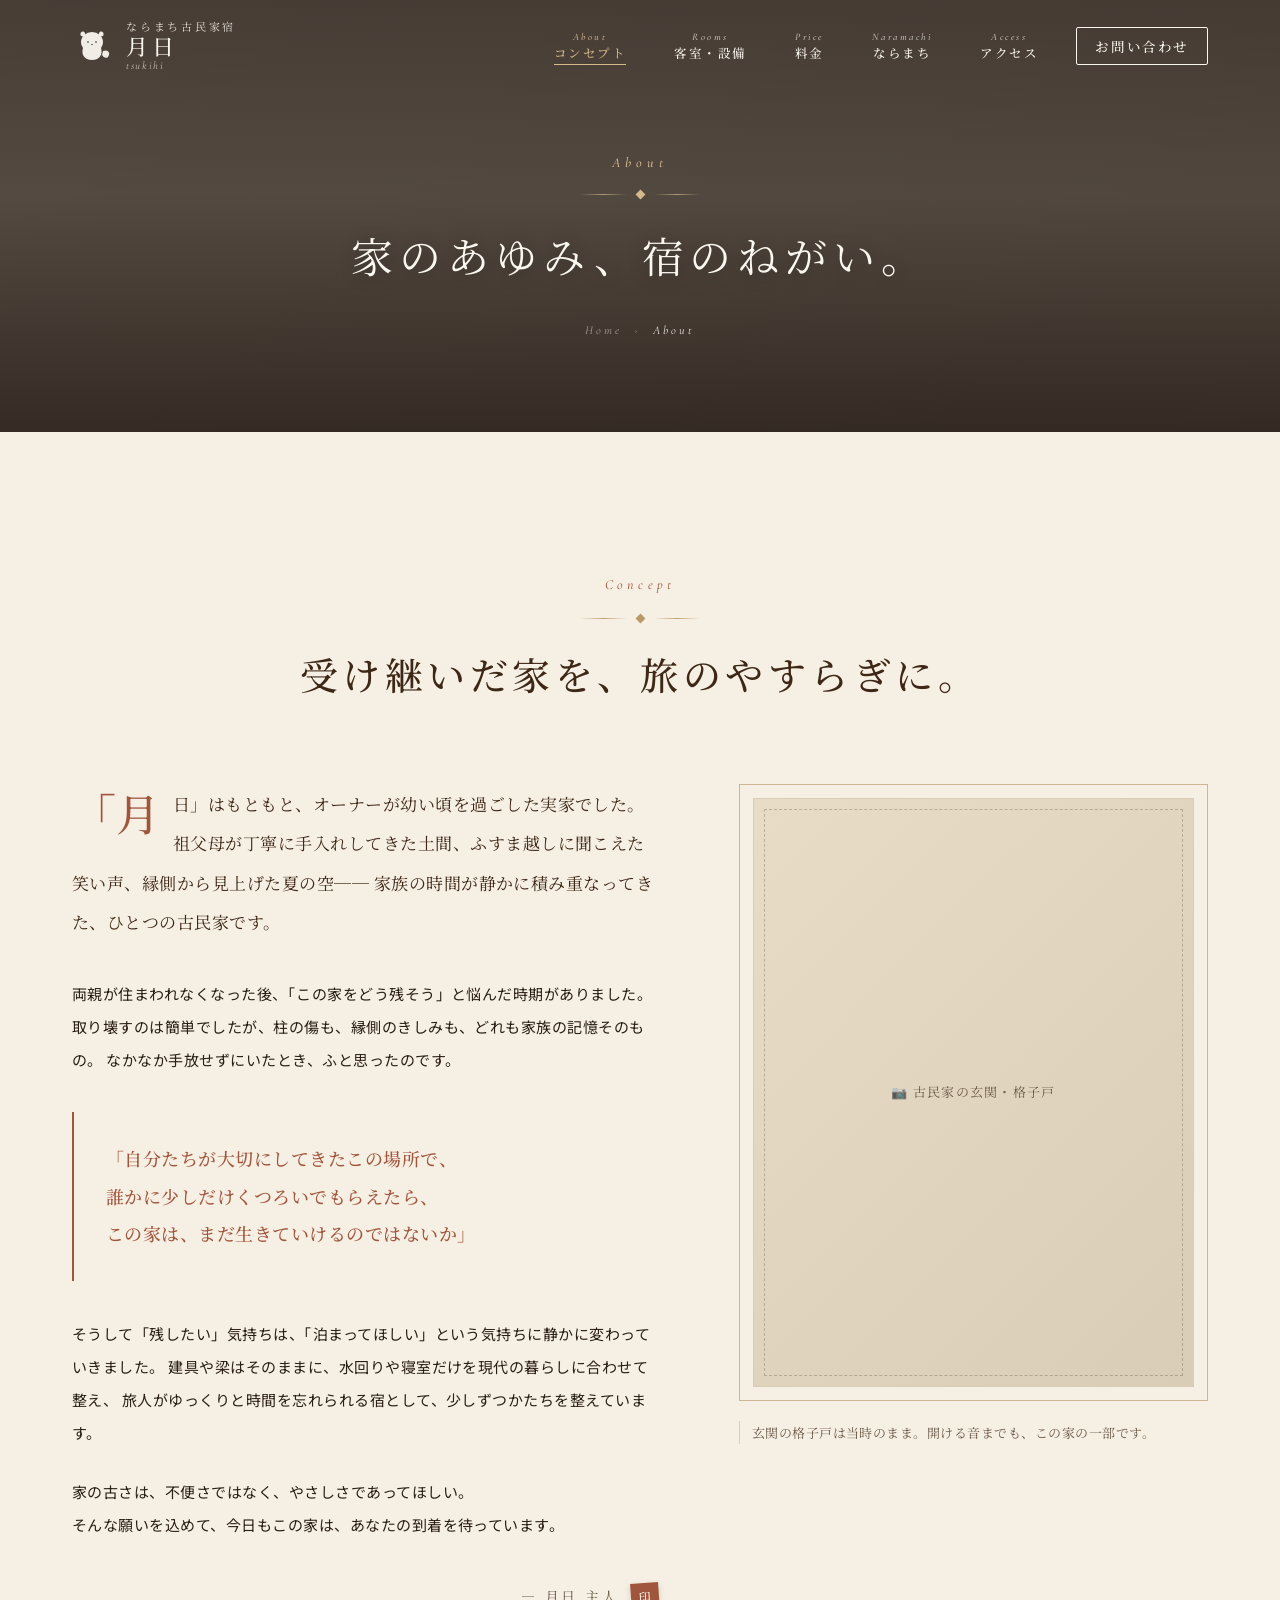
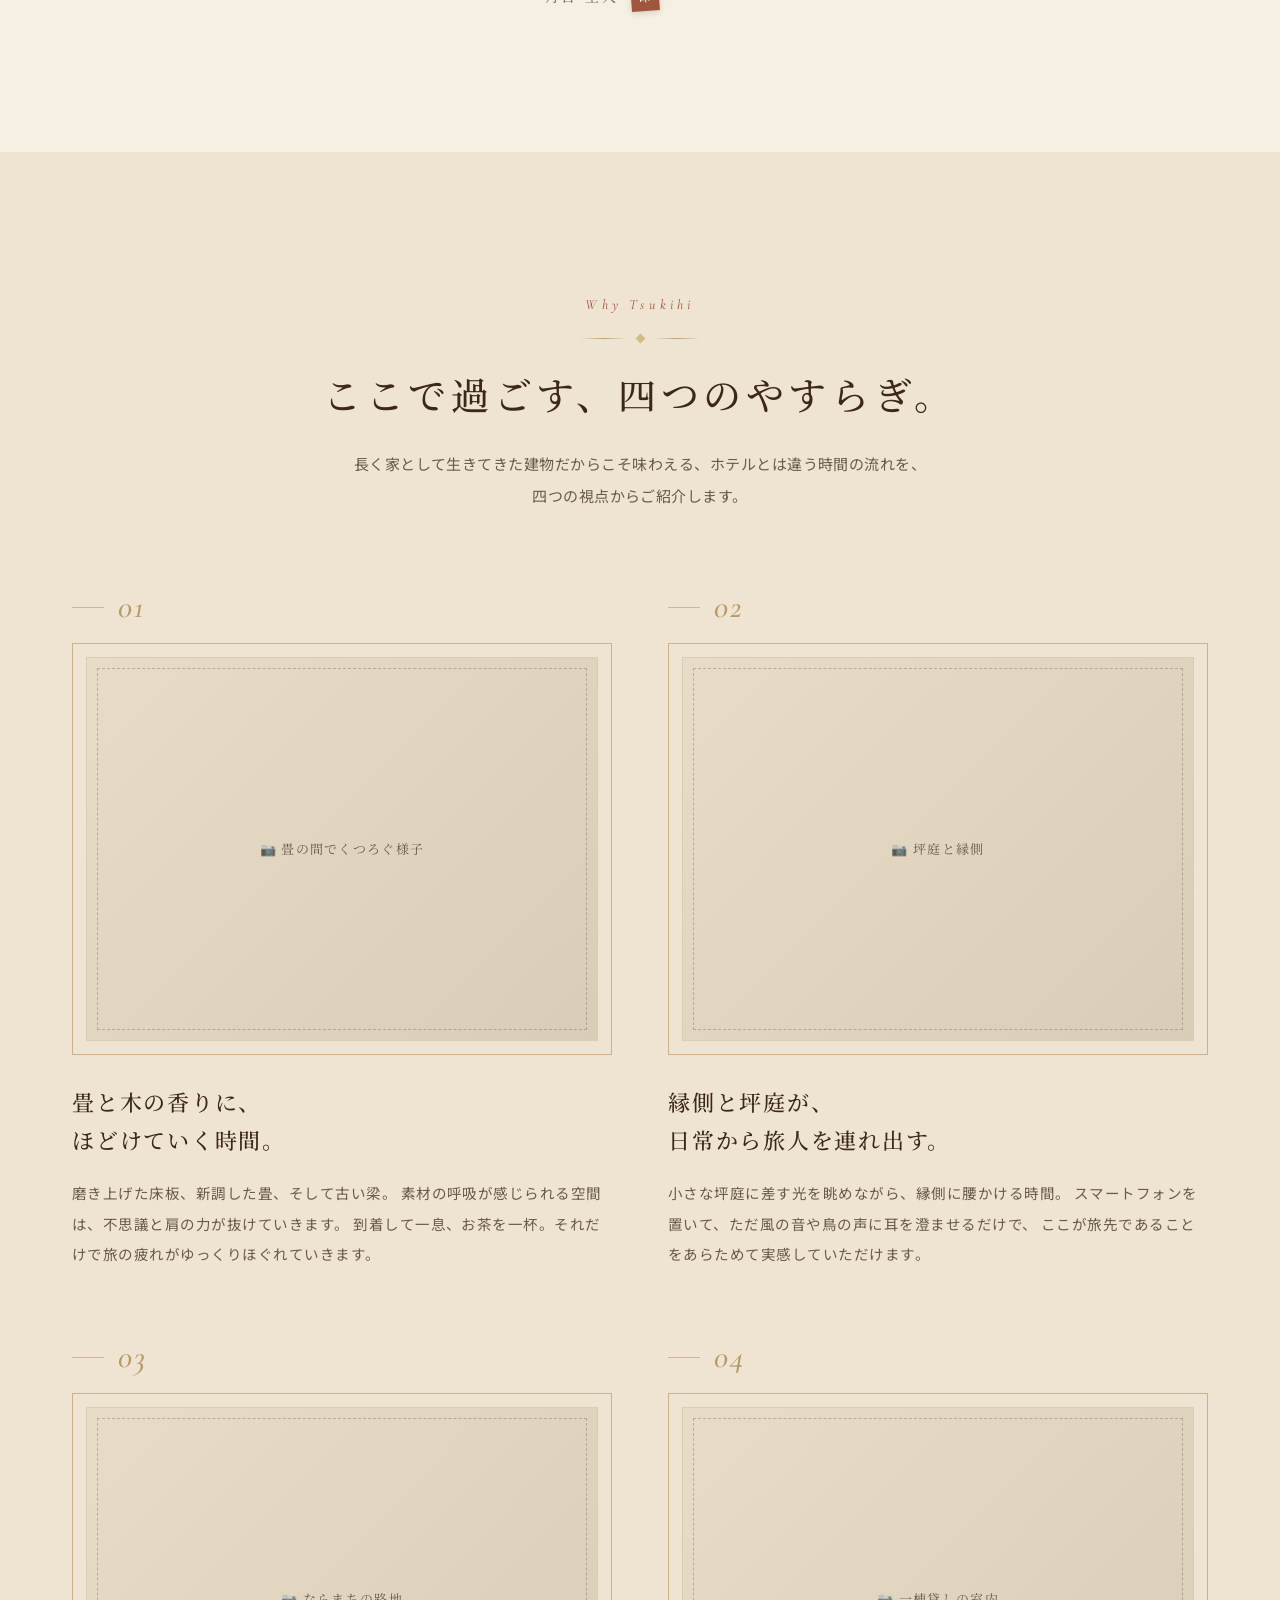
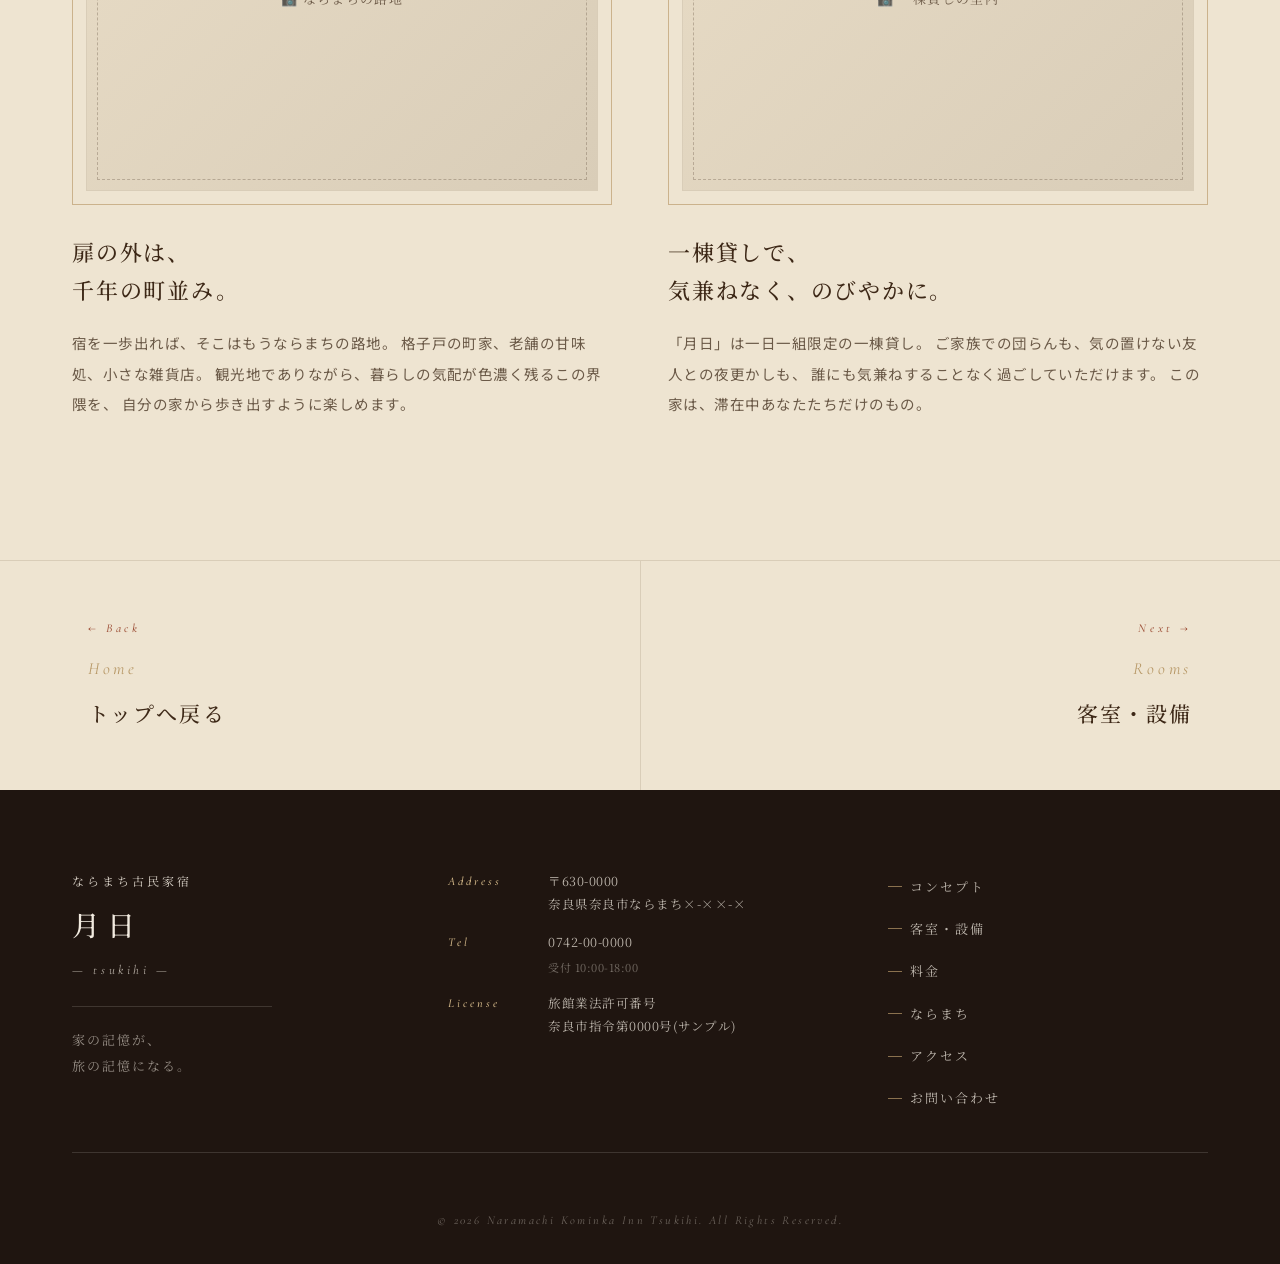
==== about.html @ 2dce4da8 "Split site into 7 pages (Home / About / Rooms / Price / Naramachi / Access / Contact) - index.html を" ====
<!DOCTYPE html>
<html lang="ja">
<head>
<meta charset="UTF-8" />
<meta name="viewport" content="width=device-width, initial-scale=1.0" />
<title>コンセプト | ならまち古民家宿 月日 -tsukihi-</title>
<meta name="description" content="「月日」の由来と、四つのやすらぎ。受け継いだ家を、旅のやすらぎに変えるまでの物語。" />
<link rel="preconnect" href="https://fonts.googleapis.com" />
<link rel="preconnect" href="https://fonts.gstatic.com" crossorigin />
<link href="https://fonts.googleapis.com/css2?family=Noto+Serif+JP:wght@300;400;500;600;700&family=Noto+Sans+JP:wght@300;400;500;700&family=Cormorant+Garamond:ital,wght@0,400;0,500;1,400;1,500&display=swap" rel="stylesheet" />
<link rel="stylesheet" href="style.css" />
</head>
<body>

<svg width="0" height="0" style="position:absolute" aria-hidden="true">
  <defs>
    <symbol id="mascot-tanuki" viewBox="0 0 80 72">
      <g fill="currentColor" stroke="none">
        <path d="M18 16 C 14 8, 22 4, 26 10 L 28 18 Z"/>
        <path d="M62 16 C 66 8, 58 4, 54 10 L 52 18 Z"/>
        <ellipse cx="40" cy="28" rx="22" ry="20"/>
        <path d="M22 40 C 18 52, 24 64, 40 64 C 56 64, 62 52, 58 40 Z"/>
        <path d="M62 46 C 72 42, 78 50, 72 58 C 68 62, 62 58, 60 54 Z"/>
      </g>
      <g fill="#faf6f0" stroke="none">
        <ellipse cx="32" cy="28" rx="6" ry="4.5"/>
        <ellipse cx="48" cy="28" rx="6" ry="4.5"/>
        <ellipse cx="40" cy="36" rx="7" ry="5"/>
      </g>
      <g fill="#2a1f15">
        <circle cx="32" cy="28" r="1.6"/>
        <circle cx="48" cy="28" r="1.6"/>
        <ellipse cx="40" cy="33" rx="1.6" ry="1.2"/>
      </g>
    </symbol>
  </defs>
</svg>

<header class="site-header is-scrolled" id="siteHeader">
  <div class="header-inner">
    <a href="index.html" class="site-logo" aria-label="ならまち古民家宿 月日">
      <span class="logo-mark" aria-hidden="true">
        <svg class="logo-tanuki" viewBox="0 0 80 72"><use href="#mascot-tanuki"/></svg>
      </span>
      <span class="logo-stack">
        <span class="logo-ja">ならまち古民家宿</span>
        <span class="logo-name">月日</span>
        <span class="logo-en">tsukihi</span>
      </span>
    </a>
    <nav class="site-nav">
      <ul>
        <li><a href="about.html" class="is-current"><span class="nav-en">About</span><span class="nav-jp">コンセプト</span></a></li>
        <li><a href="rooms.html"><span class="nav-en">Rooms</span><span class="nav-jp">客室・設備</span></a></li>
        <li><a href="price.html"><span class="nav-en">Price</span><span class="nav-jp">料金</span></a></li>
        <li><a href="naramachi.html"><span class="nav-en">Naramachi</span><span class="nav-jp">ならまち</span></a></li>
        <li><a href="access.html"><span class="nav-en">Access</span><span class="nav-jp">アクセス</span></a></li>
        <li><a href="contact.html" class="nav-cta">お問い合わせ</a></li>
      </ul>
    </nav>
    <button class="menu-toggle" id="menuToggle" aria-label="メニューを開く">
      <span></span><span></span><span></span>
    </button>
  </div>
</header>

<!-- ============================
     Page Hero
============================ -->
<section class="page-hero">
  <div class="page-hero-bg" aria-hidden="true">
    <div class="image-placeholder" data-label="古民家の土間と光"></div>
  </div>
  <div class="page-hero-overlay" aria-hidden="true"></div>
  <div class="page-hero-content">
    <p class="page-hero-en">About</p>
    <div class="ornament"><span></span><i></i><span></span></div>
    <h1 class="page-hero-title">家のあゆみ、<br class="sp-only" />宿のねがい。</h1>
    <nav class="breadcrumb" aria-label="breadcrumb">
      <ol>
        <li><a href="index.html">Home</a></li>
        <li aria-current="page">About</li>
      </ol>
    </nav>
  </div>
</section>

<!-- ============================
     Concept / 由来
============================ -->
<section class="section section--concept">
  <div class="container">
    <div class="section-head">
      <p class="section-en">Concept</p>
      <div class="ornament"><span></span><i></i><span></span></div>
      <h2 class="section-title">受け継いだ家を、<br class="sp-only" />旅のやすらぎに。</h2>
    </div>

    <div class="concept-grid">
      <div class="concept-text">
        <p class="lead">
          「月日」はもともと、オーナーが幼い頃を過ごした実家でした。<br />
          祖父母が丁寧に手入れしてきた土間、ふすま越しに聞こえた笑い声、縁側から見上げた夏の空──
          家族の時間が静かに積み重なってきた、ひとつの古民家です。
        </p>
        <p>
          両親が住まわれなくなった後、「この家をどう残そう」と悩んだ時期がありました。
          取り壊すのは簡単でしたが、柱の傷も、縁側のきしみも、どれも家族の記憶そのもの。
          なかなか手放せずにいたとき、ふと思ったのです。
        </p>
        <p class="quote">
          「自分たちが大切にしてきたこの場所で、<br />
          誰かに少しだけくつろいでもらえたら、<br />
          この家は、まだ生きていけるのではないか」
        </p>
        <p>
          そうして「残したい」気持ちは、「泊まってほしい」という気持ちに静かに変わっていきました。
          建具や梁はそのままに、水回りや寝室だけを現代の暮らしに合わせて整え、
          旅人がゆっくりと時間を忘れられる宿として、少しずつかたちを整えています。
        </p>
        <p>
          家の古さは、不便さではなく、やさしさであってほしい。<br />
          そんな願いを込めて、今日もこの家は、あなたの到着を待っています。
        </p>
        <p class="concept-sign">
          — 月日 主人 <span class="concept-sign-seal" aria-hidden="true">印</span>
        </p>
      </div>

      <div class="concept-image">
        <div class="image-frame">
          <div class="image-placeholder image-placeholder--tall" data-label="古民家の玄関・格子戸"></div>
        </div>
        <p class="image-caption">玄関の格子戸は当時のまま。開ける音までも、この家の一部です。</p>
      </div>
    </div>
  </div>
</section>

<!-- ============================
     Feature / 宿の魅力
============================ -->
<section class="section section--feature">
  <div class="container">
    <div class="section-head">
      <p class="section-en">Why Tsukihi</p>
      <div class="ornament"><span></span><i></i><span></span></div>
      <h2 class="section-title">ここで過ごす、<br class="sp-only" />四つのやすらぎ。</h2>
      <p class="section-desc">
        長く家として生きてきた建物だからこそ味わえる、ホテルとは違う時間の流れを、<br class="pc-only" />
        四つの視点からご紹介します。
      </p>
    </div>

    <div class="feature-grid">
      <article class="feature-card">
        <div class="feature-num">01</div>
        <div class="image-frame"><div class="image-placeholder image-placeholder--feature" data-label="畳の間でくつろぐ様子"></div></div>
        <h3 class="feature-title">畳と木の香りに、<br />ほどけていく時間。</h3>
        <p>
          磨き上げた床板、新調した畳、そして古い梁。
          素材の呼吸が感じられる空間は、不思議と肩の力が抜けていきます。
          到着して一息、お茶を一杯。それだけで旅の疲れがゆっくりほぐれていきます。
        </p>
      </article>

      <article class="feature-card">
        <div class="feature-num">02</div>
        <div class="image-frame"><div class="image-placeholder image-placeholder--feature" data-label="坪庭と縁側"></div></div>
        <h3 class="feature-title">縁側と坪庭が、<br />日常から旅人を連れ出す。</h3>
        <p>
          小さな坪庭に差す光を眺めながら、縁側に腰かける時間。
          スマートフォンを置いて、ただ風の音や鳥の声に耳を澄ませるだけで、
          ここが旅先であることをあらためて実感していただけます。
        </p>
      </article>

      <article class="feature-card">
        <div class="feature-num">03</div>
        <div class="image-frame"><div class="image-placeholder image-placeholder--feature" data-label="ならまちの路地"></div></div>
        <h3 class="feature-title">扉の外は、<br />千年の町並み。</h3>
        <p>
          宿を一歩出れば、そこはもうならまちの路地。
          格子戸の町家、老舗の甘味処、小さな雑貨店。
          観光地でありながら、暮らしの気配が色濃く残るこの界隈を、
          自分の家から歩き出すように楽しめます。
        </p>
      </article>

      <article class="feature-card">
        <div class="feature-num">04</div>
        <div class="image-frame"><div class="image-placeholder image-placeholder--feature" data-label="一棟貸しの室内"></div></div>
        <h3 class="feature-title">一棟貸しで、<br />気兼ねなく、のびやかに。</h3>
        <p>
          「月日」は一日一組限定の一棟貸し。
          ご家族での団らんも、気の置けない友人との夜更かしも、
          誰にも気兼ねすることなく過ごしていただけます。
          この家は、滞在中あなたたちだけのもの。
        </p>
      </article>
    </div>
  </div>
</section>

<!-- ============================
     Next Navigation
============================ -->
<nav class="next-nav" aria-label="次のページへ">
  <div class="next-nav-grid">
    <a href="index.html" class="next-nav-item next-nav-prev">
      <p class="next-nav-label">← Back</p>
      <p class="next-nav-en">Home</p>
      <p class="next-nav-jp">トップへ戻る</p>
    </a>
    <a href="rooms.html" class="next-nav-item next-nav-next">
      <p class="next-nav-label">Next →</p>
      <p class="next-nav-en">Rooms</p>
      <p class="next-nav-jp">客室・設備</p>
    </a>
  </div>
</nav>

<!-- ============================
     Footer
============================ -->
<footer class="site-footer">
  <div class="container">
    <div class="footer-top">
      <div class="footer-brand">
        <p class="footer-logo-ja">ならまち古民家宿</p>
        <p class="footer-logo-name">月日</p>
        <p class="footer-logo-en">— tsukihi —</p>
        <p class="footer-tagline">
          家の記憶が、<br />旅の記憶になる。
        </p>
      </div>
      <div class="footer-info">
        <dl>
          <dt>Address</dt>
          <dd>〒630-0000<br />奈良県奈良市ならまち×-××-×</dd>
          <dt>Tel</dt>
          <dd>0742-00-0000<br /><span>受付 10:00-18:00</span></dd>
          <dt>License</dt>
          <dd>旅館業法許可番号<br />奈良市指令第0000号(サンプル)</dd>
        </dl>
      </div>
      <nav class="footer-nav">
        <ul>
          <li><a href="about.html">コンセプト</a></li>
          <li><a href="rooms.html">客室・設備</a></li>
          <li><a href="price.html">料金</a></li>
          <li><a href="naramachi.html">ならまち</a></li>
          <li><a href="access.html">アクセス</a></li>
          <li><a href="contact.html">お問い合わせ</a></li>
        </ul>
      </nav>
    </div>
    <p class="copyright">&copy; 2026 Naramachi Kominka Inn Tsukihi. All Rights Reserved.</p>
  </div>
</footer>

<script src="script.js"></script>
</body>
</html>
---- style.css ----
/* =========================================
   Reset & Base
========================================= */
*, *::before, *::after { box-sizing: border-box; }
html { scroll-behavior: smooth; }
body {
  margin: 0;
  font-family: "Noto Sans JP", "Hiragino Kaku Gothic ProN", "Yu Gothic", sans-serif;
  font-weight: 400;
  color: #2a1f15;
  background: #faf6f0;
  line-height: 1.9;
  -webkit-font-smoothing: antialiased;
  letter-spacing: 0.03em;
}
img { max-width: 100%; display: block; }
a { color: inherit; text-decoration: none; transition: opacity .3s; }
a:hover { opacity: 0.75; }
ul { list-style: none; padding: 0; margin: 0; }
button { font-family: inherit; cursor: pointer; border: none; background: none; }

:root {
  --color-bg: #f6efe3;
  --color-bg-alt: #eee4d1;
  --color-bg-warm: #e7d9bd;
  --color-bg-sand: #fbf6ec;
  --color-text: #2a1f15;
  --color-text-sub: #6b5a48;
  --color-primary: #3d2817;
  --color-accent: #a0553d;
  --color-gold: #b89968;
  --color-gold-light: #d4b98a;
  --color-border: #d9cdb8;
  --color-dark: #1f1510;
  --serif: "Noto Serif JP", "Yu Mincho", "Hiragino Mincho ProN", serif;
  --en-serif: "Cormorant Garamond", "Noto Serif JP", serif;
  --container: 1200px;
}

.pc-only { display: inline; }
.sp-only { display: none; }
@media (max-width: 768px) {
  .pc-only { display: none; }
  .sp-only { display: inline; }
}

.container {
  max-width: var(--container);
  margin: 0 auto;
  padding: 0 32px;
}
.container--narrow { max-width: 860px; }

/* =========================================
   Buttons
========================================= */
.btn {
  display: inline-block;
  font-family: var(--serif);
  font-size: 14px;
  font-weight: 500;
  letter-spacing: 0.3em;
  padding: 18px 56px;
  border-radius: 2px;
  transition: background .3s, color .3s, letter-spacing .3s, border-color .3s;
  cursor: pointer;
}
.btn-outline {
  color: var(--color-primary);
  background: transparent;
  border: 1px solid var(--color-primary);
}
.btn-outline:hover {
  background: var(--color-primary);
  color: #faf6f0;
  letter-spacing: 0.4em;
  opacity: 1;
}

/* =========================================
   Header
========================================= */
.site-header {
  position: fixed;
  top: 0; left: 0; right: 0;
  z-index: 100;
  padding: 20px 0;
  background: transparent;
  transition: background .4s ease, padding .3s ease, box-shadow .3s ease;
}
.site-header.is-scrolled {
  background: rgba(250, 246, 240, 0.95);
  backdrop-filter: blur(8px);
  padding: 14px 0;
  box-shadow: 0 1px 20px rgba(61, 40, 23, 0.08);
}
.header-inner {
  max-width: var(--container);
  margin: 0 auto;
  padding: 0 32px;
  display: flex;
  align-items: center;
  justify-content: space-between;
}
.site-logo {
  display: flex;
  align-items: center;
  gap: 14px;
  line-height: 1.1;
  color: #faf6f0;
  transition: color .4s;
}
.site-header.is-scrolled .site-logo { color: var(--color-primary); }

.logo-mark {
  display: inline-flex;
  align-items: center;
  justify-content: center;
  width: 40px;
  height: 40px;
  color: currentColor;
  opacity: 0.95;
  transition: transform .5s cubic-bezier(0.2, 0.7, 0.2, 1), opacity .4s;
}
.site-logo:hover .logo-mark {
  transform: rotate(-8deg) scale(1.05);
  opacity: 1;
}
.logo-tanuki {
  width: 100%;
  height: 100%;
}
.logo-stack {
  display: flex;
  flex-direction: column;
  align-items: flex-start;
  line-height: 1.1;
}
.logo-ja {
  font-family: var(--serif);
  font-size: 11px;
  letter-spacing: 0.25em;
  margin-bottom: 2px;
  opacity: 0.85;
}
.logo-name {
  font-family: var(--serif);
  font-size: 22px;
  font-weight: 500;
  letter-spacing: 0.2em;
}
.logo-en {
  font-family: var(--en-serif);
  font-style: italic;
  font-size: 11px;
  letter-spacing: 0.15em;
  margin-top: 2px;
  opacity: 0.7;
}

.site-nav ul {
  display: flex;
  align-items: center;
  gap: 28px;
}
.site-nav a {
  display: flex;
  flex-direction: column;
  align-items: center;
  gap: 3px;
  font-family: var(--serif);
  font-size: 13.5px;
  font-weight: 500;
  letter-spacing: 0.12em;
  color: #faf6f0;
  position: relative;
  padding: 6px 10px;
  line-height: 1.2;
  transition: color .4s;
}
.site-nav .nav-en {
  font-family: var(--en-serif);
  font-style: italic;
  font-size: 10px;
  letter-spacing: 0.25em;
  opacity: 0.72;
}
.site-nav .nav-jp {
  font-size: 12.5px;
  letter-spacing: 0.12em;
}
.site-header.is-scrolled .site-nav a { color: var(--color-primary); }
.site-nav a::after {
  content: "";
  position: absolute;
  bottom: 2px;
  left: 50%;
  width: 0;
  height: 1px;
  background: currentColor;
  transition: width .35s, left .35s;
}
.site-nav a:hover { opacity: 1; }
.site-nav a:hover::after { width: calc(100% - 20px); left: 10px; }
.site-nav .nav-cta {
  flex-direction: row;
  gap: 0;
  border: 1px solid currentColor;
  padding: 10px 18px;
  border-radius: 2px;
  transition: background .3s, color .3s;
}
.site-nav .nav-cta::after { display: none; }
.site-nav .nav-cta:hover { background: currentColor; color: var(--color-dark); }
.site-header.is-scrolled .nav-cta:hover { color: #faf6f0; }

.menu-toggle {
  display: none;
  width: 32px;
  height: 24px;
  position: relative;
  z-index: 102;
}
.menu-toggle span {
  position: absolute;
  left: 0;
  width: 100%;
  height: 1px;
  background: #faf6f0;
  transition: transform .3s, opacity .3s, background .3s, top .3s;
}
.menu-toggle span:nth-child(1) { top: 4px; }
.menu-toggle span:nth-child(2) { top: 12px; }
.menu-toggle span:nth-child(3) { top: 20px; }
.site-header.is-scrolled .menu-toggle span { background: var(--color-primary); }
.site-header.is-menu-open .menu-toggle span { background: var(--color-primary); }
.site-header.is-menu-open .menu-toggle span:nth-child(1) { top: 12px; transform: rotate(45deg); }
.site-header.is-menu-open .menu-toggle span:nth-child(2) { opacity: 0; }
.site-header.is-menu-open .menu-toggle span:nth-child(3) { top: 12px; transform: rotate(-45deg); }

/* =========================================
   Hero
========================================= */
.hero {
  position: relative;
  width: 100%;
  height: 100vh;
  min-height: 640px;
  overflow: hidden;
  color: #faf6f0;
}
.hero-slideshow {
  position: absolute;
  inset: 0;
  z-index: 1;
}
.hero-slide {
  position: absolute;
  inset: 0;
  background-size: cover;
  background-position: center;
  background-repeat: no-repeat;
  opacity: 0;
  transition: opacity 2.2s ease-in-out;
  /* プレースホルダ用の温かいグラデーション */
  background-color: #3d2817;
  background-image:
    linear-gradient(135deg, rgba(61, 40, 23, 0.0) 0%, rgba(31, 21, 16, 0.3) 100%),
    radial-gradient(circle at 30% 30%, #6b4a32 0%, #3d2817 60%, #1f1510 100%);
}
.hero-slide.is-active { opacity: 1; }

/* 実画像を入れる場合はここを差し替え */
.hero-slide--1 { /* background-image: url('images/hero-1.jpg'); */ }
.hero-slide--2 {
  background-image:
    linear-gradient(135deg, rgba(61, 40, 23, 0.0) 0%, rgba(31, 21, 16, 0.3) 100%),
    radial-gradient(circle at 70% 40%, #7a5a3e 0%, #3d2817 60%, #1f1510 100%);
}
.hero-slide--3 {
  background-image:
    linear-gradient(135deg, rgba(61, 40, 23, 0.0) 0%, rgba(31, 21, 16, 0.3) 100%),
    radial-gradient(circle at 50% 60%, #8b6f47 0%, #3d2817 60%, #1f1510 100%);
}
.hero-slide--4 {
  background-image:
    linear-gradient(135deg, rgba(61, 40, 23, 0.0) 0%, rgba(31, 21, 16, 0.3) 100%),
    radial-gradient(circle at 40% 50%, #6b4a32 0%, #2d1e14 60%, #1f1510 100%);
}
.hero-slide--5 {
  background-image:
    linear-gradient(135deg, rgba(61, 40, 23, 0.0) 0%, rgba(31, 21, 16, 0.3) 100%),
    radial-gradient(circle at 60% 30%, #a0825a 0%, #4a3220 60%, #1f1510 100%);
}

.hero-overlay {
  position: absolute;
  inset: 0;
  z-index: 2;
  background: linear-gradient(180deg,
    rgba(31, 21, 16, 0.35) 0%,
    rgba(31, 21, 16, 0.15) 40%,
    rgba(31, 21, 16, 0.55) 100%);
}

/* Hero 右側の縦書き添え書き */
.hero-vertical {
  position: absolute;
  top: 50%;
  right: 56px;
  z-index: 4;
  transform: translateY(-50%);
  margin: 0;
  font-family: var(--serif);
  font-size: 13px;
  font-weight: 500;
  letter-spacing: 0.5em;
  color: rgba(250, 246, 240, 0.8);
  writing-mode: vertical-rl;
  white-space: nowrap;
  opacity: 0;
  animation: heroVerticalIn 1.6s cubic-bezier(0.2, 0.7, 0.2, 1) 1.6s forwards;
}
@keyframes heroVerticalIn {
  from { opacity: 0; transform: translate(12px, -50%); }
  to   { opacity: 1; transform: translate(0, -50%); }
}

.hero-content {
  position: relative;
  z-index: 4;
  height: 100%;
  max-width: var(--container);
  margin: 0 auto;
  padding: 0 72px;
  display: flex;
  flex-direction: column;
  justify-content: center;
  align-items: flex-start;
}
.hero-sub {
  font-family: var(--en-serif);
  font-style: italic;
  font-size: 15px;
  letter-spacing: 0.35em;
  margin: 0 0 28px;
  opacity: 0.9;
  padding-left: 48px;
  position: relative;
}
.hero-sub::before {
  content: "";
  position: absolute;
  left: 0;
  top: 50%;
  width: 36px;
  height: 1px;
  background: #faf6f0;
  opacity: 0.7;
}
.hero-title {
  font-family: var(--serif);
  font-weight: 400;
  font-size: clamp(32px, 5.2vw, 62px);
  line-height: 1.55;
  letter-spacing: 0.12em;
  margin: 0 0 32px;
  position: relative;
}
.hero-title span {
  display: block;
  overflow: hidden;
}
.hero-title-1, .hero-title-2 {
  position: relative;
}
.hero-title-1::after, .hero-title-2::after {
  content: "";
  position: absolute;
  inset: 0;
  background: linear-gradient(90deg, #1a120b 0%, transparent 100%);
  transform: translateX(0);
  animation: heroMask 1.8s cubic-bezier(0.76, 0, 0.24, 1) forwards;
}
.hero-title-1::after { animation-delay: 0.5s; }
.hero-title-2::after { animation-delay: 0.95s; }

@keyframes heroMask {
  to { transform: translateX(100%); }
}
@keyframes heroRise {
  from { opacity: 0; transform: translateY(24px); }
  to   { opacity: 1; transform: translateY(0); }
}

.hero-lead {
  font-family: var(--serif);
  font-weight: 300;
  font-size: clamp(14px, 1.4vw, 17px);
  line-height: 2.2;
  letter-spacing: 0.1em;
  margin: 0;
  opacity: 0;
  animation: heroRise 1.4s cubic-bezier(0.2, 0.7, 0.2, 1) 1.2s forwards;
}

.hero-scroll {
  position: absolute;
  bottom: 72px;
  left: 72px;
  z-index: 5;
  font-family: var(--en-serif);
  font-style: italic;
  font-size: 12px;
  letter-spacing: 0.3em;
  display: flex;
  align-items: center;
  gap: 12px;
  padding-bottom: 6px;
  color: #faf6f0;
}
.hero-scroll i {
  display: block;
  width: 1px;
  height: 40px;
  background: rgba(250, 246, 240, 0.5);
  position: relative;
  overflow: hidden;
}
.hero-scroll i::after {
  content: "";
  position: absolute;
  top: -40px;
  left: 0;
  width: 1px;
  height: 40px;
  background: #faf6f0;
  animation: scrollLine 2.2s ease-in-out infinite;
}
@keyframes scrollLine {
  0%   { top: -40px; }
  60%  { top: 40px; }
  100% { top: 40px; }
}

/* 朱印風のハンコ */
.hero-seal {
  position: absolute;
  bottom: 72px;
  right: 72px;
  z-index: 5;
  width: 76px;
  height: 76px;
  display: flex;
  align-items: center;
  justify-content: center;
  background: rgba(160, 85, 61, 0.92);
  color: #faf6f0;
  transform: rotate(-4deg);
  box-shadow: 0 6px 20px rgba(0,0,0,0.3);
  animation: sealFadeIn 1.2s ease 1.8s both;
}
.hero-seal::before {
  content: "";
  position: absolute;
  inset: 4px;
  border: 1px solid rgba(250, 246, 240, 0.55);
}
.hero-seal span {
  font-family: var(--serif);
  font-size: 20px;
  font-weight: 500;
  letter-spacing: 0.15em;
  writing-mode: vertical-rl;
  z-index: 1;
}
@keyframes sealFadeIn {
  from { opacity: 0; transform: rotate(-12deg) scale(0.8); }
  to   { opacity: 1; transform: rotate(-4deg) scale(1); }
}

/* =========================================
   Section common + Ornament
========================================= */
.section {
  padding: 140px 0;
  position: relative;
}
.section-head {
  text-align: center;
  margin-bottom: 80px;
}
.section-en {
  font-family: var(--en-serif);
  font-style: italic;
  font-size: 14px;
  letter-spacing: 0.3em;
  color: var(--color-accent);
  margin: 0;
}

/* 金の飾り罫: ————◆———— */
.ornament {
  display: flex;
  align-items: center;
  justify-content: center;
  gap: 10px;
  width: 120px;
  margin: 16px auto 22px;
}
.ornament span {
  display: block;
  flex: 1;
  height: 1px;
  background: linear-gradient(90deg, transparent 0%, var(--color-gold) 50%, transparent 100%);
  opacity: 0.9;
}
.ornament i {
  display: block;
  width: 7px;
  height: 7px;
  background: var(--color-gold);
  transform: rotate(45deg);
  flex-shrink: 0;
}
.section--naramachi .ornament i,
.section--feature .ornament i,
.section--faq .ornament i,
.section--amenity .ornament i {
  background: var(--color-gold-light);
}

.section-title {
  font-family: var(--serif);
  font-weight: 500;
  font-size: clamp(26px, 3.2vw, 38px);
  letter-spacing: 0.12em;
  line-height: 1.6;
  margin: 0 0 24px;
  color: var(--color-primary);
}
.section-desc {
  font-size: 15px;
  line-height: 2.1;
  color: var(--color-text-sub);
  margin: 0;
}

/* =========================================
   Image Placeholder & Frame
========================================= */
.image-placeholder {
  position: relative;
  width: 100%;
  background: linear-gradient(135deg, #e8dcc6 0%, #d9cdb8 100%);
  border: 1px solid var(--color-border);
  overflow: hidden;
  display: flex;
  align-items: center;
  justify-content: center;
}
.image-placeholder::before {
  content: "";
  position: absolute;
  inset: 10px;
  border: 1px dashed rgba(61, 40, 23, 0.25);
  pointer-events: none;
}
.image-placeholder::after {
  content: "📷  " attr(data-label);
  font-family: var(--serif);
  font-size: 13px;
  letter-spacing: 0.1em;
  color: var(--color-primary);
  opacity: 0.7;
  padding: 0 20px;
  text-align: center;
}
.image-placeholder--tall { aspect-ratio: 3 / 4; }
.image-placeholder--wide { aspect-ratio: 4 / 3; }
.image-placeholder--feature { aspect-ratio: 4 / 3; }
.feature-card .image-frame { margin-bottom: 28px; }
.image-placeholder--square { aspect-ratio: 1 / 1; }
.image-placeholder--map { aspect-ratio: 4 / 3; }

/* 金の外枠(オフセット + 内側ダブルライン) */
.image-frame {
  position: relative;
  padding: 14px;
}
.image-frame::before {
  content: "";
  position: absolute;
  inset: 0;
  border: 1px solid var(--color-gold);
  opacity: 0.65;
  pointer-events: none;
  transition: opacity .5s, inset .5s cubic-bezier(0.2, 0.7, 0.2, 1);
}
.image-frame::after {
  content: "";
  position: absolute;
  inset: 6px;
  border: 1px solid var(--color-gold);
  opacity: 0;
  pointer-events: none;
  transition: opacity .5s, inset .5s cubic-bezier(0.2, 0.7, 0.2, 1);
}
.image-frame:hover::before { opacity: 0.9; inset: -5px; }
.image-frame:hover::after  { opacity: 0.45; inset: 10px; }
.image-frame .image-placeholder {
  transition: transform .7s cubic-bezier(0.2, 0.7, 0.2, 1), filter .7s;
}
.image-frame:hover .image-placeholder {
  transform: scale(1.02);
  filter: brightness(1.04);
}

/* =========================================
   Concept
========================================= */
.section--concept {
  background: var(--color-bg);
  position: relative;
}
.concept-grid {
  display: grid;
  grid-template-columns: 1fr 0.8fr;
  gap: 80px;
  align-items: start;
}
.concept-text p {
  font-size: 15px;
  line-height: 2.2;
  margin: 0 0 26px;
}
.concept-text .lead {
  font-family: var(--serif);
  font-size: 17px;
  line-height: 2.3;
  color: var(--color-primary);
  margin-bottom: 36px;
}
.concept-text .lead::first-letter {
  font-family: var(--serif);
  font-size: 44px;
  float: left;
  line-height: 1;
  padding: 6px 12px 0 0;
  color: var(--color-accent);
  font-weight: 500;
}
.concept-text .quote {
  font-family: var(--serif);
  font-size: 18px;
  line-height: 2.1;
  color: var(--color-accent);
  padding: 28px 0 28px 32px;
  border-left: 2px solid var(--color-accent);
  margin: 36px 0;
  font-weight: 500;
}
.concept-sign {
  font-family: var(--serif);
  font-size: 14px !important;
  text-align: right;
  color: var(--color-text-sub);
  letter-spacing: 0.2em;
  margin-top: 40px !important;
  margin-bottom: 0 !important;
  display: flex;
  align-items: center;
  justify-content: flex-end;
  gap: 12px;
}
.concept-sign-seal {
  display: inline-flex;
  align-items: center;
  justify-content: center;
  width: 28px;
  height: 28px;
  background: var(--color-accent);
  color: #faf6f0;
  font-family: var(--serif);
  font-size: 12px;
  font-weight: 500;
  letter-spacing: 0;
  transform: rotate(-4deg);
  box-shadow: 0 2px 6px rgba(61, 40, 23, 0.15);
}

.concept-image {
  position: relative;
}
.concept-image .image-caption {
  font-family: var(--serif);
  font-size: 13px;
  line-height: 1.8;
  color: var(--color-text-sub);
  margin-top: 20px;
  padding-left: 12px;
  border-left: 1px solid var(--color-border);
}

/* =========================================
   Feature
========================================= */
.section--feature {
  background: var(--color-bg-alt);
}
.feature-grid {
  display: grid;
  grid-template-columns: repeat(2, 1fr);
  gap: 72px 56px;
}
.feature-card {
  position: relative;
}
.feature-num {
  display: flex;
  align-items: center;
  gap: 14px;
  margin-bottom: 20px;
  font-family: var(--en-serif);
  font-style: italic;
  font-size: 32px;
  font-weight: 500;
  color: var(--color-gold);
  line-height: 1;
  letter-spacing: 0.05em;
}
.feature-num::before {
  content: "";
  display: block;
  width: 32px;
  height: 1px;
  background: var(--color-gold);
  opacity: 0.6;
}
.feature-title {
  font-family: var(--serif);
  font-size: 22px;
  font-weight: 500;
  line-height: 1.7;
  color: var(--color-primary);
  letter-spacing: 0.08em;
  margin: 0 0 20px;
}
.feature-card p {
  font-size: 14.5px;
  line-height: 2.1;
  color: var(--color-text-sub);
  margin: 0;
}

/* =========================================
   Room
========================================= */
.section--room { background: var(--color-bg); }
.room-list {
  display: flex;
  flex-direction: column;
  gap: 100px;
}
.room-item {
  display: grid;
  grid-template-columns: 1.1fr 1fr;
  gap: 72px;
  align-items: center;
}
.room-item--reverse .image-frame { order: 2; }
.room-item--reverse .room-text { order: 1; }

.room-label {
  font-family: var(--en-serif);
  font-style: italic;
  font-size: 14px;
  letter-spacing: 0.3em;
  color: var(--color-accent);
  margin: 0 0 14px;
}
.room-title {
  font-family: var(--serif);
  font-size: 26px;
  font-weight: 500;
  line-height: 1.6;
  letter-spacing: 0.1em;
  color: var(--color-primary);
  margin: 0 0 24px;
}
.room-text p {
  font-size: 15px;
  line-height: 2.2;
  margin: 0 0 28px;
  color: var(--color-text-sub);
}
.room-meta {
  display: flex;
  flex-wrap: wrap;
  gap: 0;
  border-top: 1px solid var(--color-border);
}
.room-meta li {
  flex: 1 1 50%;
  padding: 14px 0;
  font-size: 13.5px;
  color: var(--color-text);
  border-bottom: 1px solid var(--color-border);
  display: flex;
  align-items: baseline;
  gap: 16px;
}
.room-meta li span {
  font-family: var(--serif);
  font-size: 12px;
  letter-spacing: 0.15em;
  color: var(--color-accent);
  min-width: 60px;
}

/* =========================================
   Amenity
========================================= */
.section--amenity {
  background: var(--color-bg-alt);
}
.amenity-grid {
  display: grid;
  grid-template-columns: repeat(2, 1fr);
  gap: 32px;
}
.amenity-card {
  background: var(--color-bg-sand);
  padding: 48px 40px 44px;
  border: 1px solid var(--color-border);
  position: relative;
  transition: transform .5s, box-shadow .5s, border-color .5s;
}
.amenity-card:hover {
  transform: translateY(-6px);
  box-shadow: 0 16px 48px rgba(61, 40, 23, 0.1);
  border-color: var(--color-gold);
}
.amenity-card::before {
  content: "";
  position: absolute;
  top: 0; left: 0;
  width: 36px; height: 1px;
  background: var(--color-accent);
  transition: width .5s cubic-bezier(0.2, 0.7, 0.2, 1);
}
.amenity-card:hover::before { width: 72px; }
.amenity-card .amenity-icon {
  transition: transform .5s cubic-bezier(0.2, 0.7, 0.2, 1), color .4s;
}
.amenity-card:hover .amenity-icon {
  transform: translateY(-2px) scale(1.08);
  color: var(--color-primary);
}
.amenity-icon {
  width: 54px;
  height: 54px;
  color: var(--color-accent);
  margin-bottom: 18px;
}
.amenity-icon svg {
  width: 100%; height: 100%;
}
.amenity-title {
  font-family: var(--serif);
  font-size: 20px;
  font-weight: 500;
  letter-spacing: 0.1em;
  color: var(--color-primary);
  margin: 0 0 22px;
  padding-bottom: 18px;
  border-bottom: 1px solid var(--color-border);
  position: relative;
}
.amenity-title::after {
  content: "";
  position: absolute;
  bottom: -1px;
  left: 0;
  width: 28px;
  height: 1px;
  background: var(--color-accent);
}
.amenity-card ul {
  display: flex;
  flex-direction: column;
  gap: 10px;
}
.amenity-card li {
  font-size: 14px;
  line-height: 1.8;
  color: var(--color-text-sub);
  padding-left: 18px;
  position: relative;
}
.amenity-card li::before {
  content: "";
  position: absolute;
  left: 0; top: 11px;
  width: 6px; height: 1px;
  background: var(--color-gold);
}

.amenity-note {
  margin-top: 56px;
  padding: 28px 36px;
  background: var(--color-bg-sand);
  border-left: 3px solid var(--color-accent);
  position: relative;
}
.amenity-note::before {
  content: "";
  position: absolute;
  top: -1px; right: -1px; bottom: -1px;
  width: 1px;
  background: var(--color-border);
}
.amenity-note p {
  margin: 0;
  font-size: 14px;
  line-height: 2;
  color: var(--color-text-sub);
}
.amenity-note-label {
  display: inline-block;
  font-family: var(--en-serif);
  font-style: italic;
  font-size: 13px;
  letter-spacing: 0.2em;
  color: var(--color-accent);
  margin-right: 14px;
  padding-right: 14px;
  border-right: 1px solid var(--color-border);
}

/* =========================================
   Price
========================================= */
.section--price {
  background: var(--color-bg);
}
.price-table {
  display: grid;
  grid-template-columns: 1.2fr 1fr 1fr;
  gap: 24px;
  margin-bottom: 64px;
}
.price-card {
  background: var(--color-bg-alt);
  padding: 44px 36px;
  border: 1px solid var(--color-border);
  position: relative;
  transition: transform .5s cubic-bezier(0.2, 0.7, 0.2, 1), box-shadow .5s, border-color .5s;
}
.price-card:hover {
  transform: translateY(-6px);
  box-shadow: 0 14px 40px rgba(61, 40, 23, 0.1);
  border-color: var(--color-gold);
}
.price-card::before {
  content: "";
  position: absolute;
  top: 14px; left: 14px; right: 14px; bottom: 14px;
  border: 1px solid transparent;
  pointer-events: none;
  transition: border-color .5s, top .5s, left .5s, right .5s, bottom .5s;
}
.price-card:hover::before {
  border-color: var(--color-gold);
  top: 10px; left: 10px; right: 10px; bottom: 10px;
}
.price-card--main {
  background: var(--color-primary);
  color: #faf6f0;
  border-color: var(--color-primary);
}
.price-tag {
  font-family: var(--en-serif);
  font-style: italic;
  font-size: 13px;
  letter-spacing: 0.3em;
  color: var(--color-accent);
  margin: 0 0 10px;
}
.price-card--main .price-tag { color: var(--color-gold-light); }

.price-card-title {
  font-family: var(--serif);
  font-size: 22px;
  font-weight: 500;
  letter-spacing: 0.12em;
  margin: 0 0 6px;
  color: var(--color-primary);
}
.price-card--main .price-card-title { color: #faf6f0; }

.price-card-sub {
  font-size: 12.5px;
  letter-spacing: 0.1em;
  color: var(--color-text-sub);
  margin: 0 0 28px;
  padding-bottom: 24px;
  border-bottom: 1px solid var(--color-border);
}
.price-card--main .price-card-sub {
  color: rgba(250, 246, 240, 0.7);
  border-bottom-color: rgba(250, 246, 240, 0.2);
}

.price-list {
  display: flex;
  flex-direction: column;
  gap: 14px;
}
.price-list li {
  display: flex;
  justify-content: space-between;
  align-items: baseline;
  font-family: var(--serif);
}
.price-list li span {
  font-size: 14px;
  letter-spacing: 0.1em;
  color: rgba(250, 246, 240, 0.85);
}
.price-list li b {
  font-weight: 500;
  font-size: 20px;
  letter-spacing: 0.05em;
  color: #faf6f0;
}
.price-list li em {
  font-style: normal;
  font-size: 13px;
  margin-left: 4px;
  opacity: 0.7;
}

.price-extra {
  font-family: var(--serif);
  font-size: 16px;
  margin: 0 0 12px;
  color: var(--color-text);
}
.price-extra b {
  display: inline-block;
  font-size: 26px;
  font-weight: 500;
  color: var(--color-accent);
  margin-left: 8px;
  letter-spacing: 0.05em;
}
.price-note {
  font-size: 13px;
  line-height: 1.8;
  color: var(--color-text-sub);
  margin: 0;
}

.price-extra-box {
  background: var(--color-bg-warm);
  padding: 40px;
  text-align: center;
  margin-bottom: 48px;
  position: relative;
  border: 1px solid var(--color-border);
}
.price-extra-box::before,
.price-extra-box::after {
  content: "";
  position: absolute;
  width: 24px; height: 24px;
  border: 1px solid var(--color-gold);
}
.price-extra-box::before {
  top: 8px; left: 8px;
  border-right: none; border-bottom: none;
}
.price-extra-box::after {
  bottom: 8px; right: 8px;
  border-left: none; border-top: none;
}
.price-extra-title {
  font-family: var(--serif);
  font-size: 18px;
  font-weight: 500;
  letter-spacing: 0.15em;
  color: var(--color-primary);
  margin: 0 0 28px;
}
.price-discount {
  display: flex;
  justify-content: center;
  gap: 80px;
}
.price-discount > div { text-align: center; }
.price-discount-label {
  font-family: var(--serif);
  font-size: 14px;
  letter-spacing: 0.15em;
  color: var(--color-text-sub);
  margin: 0 0 8px;
}
.price-discount-value {
  font-family: var(--en-serif);
  font-style: italic;
  font-size: 52px;
  font-weight: 500;
  color: var(--color-accent);
  margin: 0;
  line-height: 1;
  letter-spacing: 0;
}
.price-discount-value em {
  font-style: italic;
  font-size: 32px;
  margin-left: 2px;
}
.price-discount-value span {
  display: block;
  font-family: var(--serif);
  font-style: normal;
  font-size: 12px;
  letter-spacing: 0.3em;
  color: var(--color-gold);
  margin-top: 4px;
}

.price-include {
  padding: 32px 0;
  border-top: 1px solid var(--color-border);
  border-bottom: 1px solid var(--color-border);
  margin-bottom: 40px;
}
.price-include-title {
  font-family: var(--serif);
  font-size: 14px;
  letter-spacing: 0.2em;
  color: var(--color-accent);
  margin: 0 0 12px;
}
.price-include p {
  font-size: 14px;
  line-height: 2;
  margin: 0;
  color: var(--color-text);
}
.price-include-note {
  margin-top: 16px !important;
  font-size: 12.5px !important;
  color: var(--color-text-sub) !important;
  line-height: 2 !important;
}

.price-cta {
  text-align: center;
}

/* =========================================
   Naramachi (warm light)
========================================= */
.section--naramachi {
  background: var(--color-bg-warm);
  padding: 160px 0;
  position: relative;
}
.section--naramachi::before,
.section--naramachi::after {
  content: "";
  position: absolute;
  left: 50%;
  width: 200px;
  height: 1px;
  background: linear-gradient(90deg, transparent 0%, var(--color-gold) 50%, transparent 100%);
  transform: translateX(-50%);
}
.section--naramachi::before { top: 40px; }
.section--naramachi::after  { bottom: 40px; }

.naramachi-grid {
  display: grid;
  grid-template-columns: 0.9fr 1fr;
  gap: 80px;
  align-items: center;
  margin-bottom: 120px;
}
.naramachi-text p {
  font-size: 15px;
  line-height: 2.3;
  color: var(--color-text);
  margin: 0 0 24px;
}

.nara-spots-title {
  font-family: var(--serif);
  font-size: 20px;
  font-weight: 500;
  letter-spacing: 0.15em;
  text-align: center;
  margin: 0 0 48px;
  color: var(--color-primary);
}
.nara-spots-title::after {
  content: "";
  display: block;
  width: 40px;
  height: 1px;
  background: var(--color-gold);
  margin: 20px auto 0;
}
.nara-spots-grid {
  display: grid;
  grid-template-columns: repeat(4, 1fr);
  gap: 32px;
}
.spot-card {
  background: var(--color-bg);
  padding: 16px 16px 24px;
  border: 1px solid rgba(217, 205, 184, 0.6);
  transition: transform .4s, box-shadow .4s;
}
.spot-card:hover {
  transform: translateY(-4px);
  box-shadow: 0 12px 32px rgba(61, 40, 23, 0.1);
}
.spot-card h4 {
  font-family: var(--serif);
  font-size: 17px;
  font-weight: 500;
  letter-spacing: 0.1em;
  color: var(--color-primary);
  margin: 18px 0 10px;
  padding-left: 8px;
}
.spot-card p {
  font-size: 13px;
  line-height: 1.9;
  color: var(--color-text-sub);
  margin: 0;
  padding: 0 8px;
}

/* =========================================
   Access
========================================= */
.section--access { background: var(--color-bg); }
.access-grid {
  display: grid;
  grid-template-columns: 1.1fr 1fr;
  gap: 72px;
  align-items: center;
}
.access-info dl { margin: 0; }
.access-info dt {
  font-family: var(--serif);
  font-size: 13px;
  letter-spacing: 0.2em;
  color: var(--color-accent);
  padding-top: 20px;
  margin-top: 20px;
  border-top: 1px solid var(--color-border);
}
.access-info dt:first-child {
  padding-top: 0;
  margin-top: 0;
  border-top: none;
}
.access-info dd {
  font-size: 15px;
  line-height: 2;
  color: var(--color-text);
  margin: 10px 0 0;
}

/* =========================================
   FAQ
========================================= */
.section--faq { background: var(--color-bg-alt); }
.faq-list {
  display: flex;
  flex-direction: column;
  gap: 1px;
  background: var(--color-border);
  border: 1px solid var(--color-border);
}
.faq-item {
  background: var(--color-bg-sand);
  transition: background .3s;
}
.faq-item summary {
  list-style: none;
  cursor: pointer;
  padding: 26px 32px;
  font-family: var(--serif);
  font-size: 16px;
  font-weight: 500;
  letter-spacing: 0.08em;
  color: var(--color-primary);
  position: relative;
  padding-right: 60px;
  transition: background .3s;
}
.faq-item summary::-webkit-details-marker { display: none; }
.faq-item summary::before {
  content: "Q";
  font-family: var(--en-serif);
  font-style: italic;
  font-size: 22px;
  color: var(--color-accent);
  margin-right: 18px;
  font-weight: 500;
}
.faq-item summary::after {
  content: "";
  position: absolute;
  right: 32px;
  top: 50%;
  width: 12px;
  height: 1px;
  background: var(--color-primary);
  transition: transform .3s;
}
.faq-item[open] summary::after { transform: rotate(90deg); }
.faq-item summary:hover { background: var(--color-bg); }
.faq-answer { padding: 0 32px 28px; }
.faq-answer p {
  font-size: 14.5px;
  line-height: 2.1;
  color: var(--color-text-sub);
  margin: 0;
  padding-left: 30px;
  position: relative;
}
.faq-answer p::before {
  content: "A";
  font-family: var(--en-serif);
  font-style: italic;
  font-size: 18px;
  color: var(--color-gold);
  position: absolute;
  left: 0;
  top: -2px;
}

/* =========================================
   Contact Form
========================================= */
.section--contact {
  background: var(--color-bg);
  padding-bottom: 160px;
}
.contact-form {
  display: flex;
  flex-direction: column;
  gap: 28px;
  margin-top: 16px;
}
.form-row label {
  display: block;
  font-family: var(--serif);
  font-size: 14px;
  font-weight: 500;
  letter-spacing: 0.1em;
  color: var(--color-primary);
  margin-bottom: 10px;
}
.required {
  display: inline-block;
  font-size: 10px;
  letter-spacing: 0.1em;
  background: var(--color-accent);
  color: #faf6f0;
  padding: 2px 8px;
  margin-left: 8px;
  border-radius: 2px;
  vertical-align: middle;
}
.contact-form input,
.contact-form select,
.contact-form textarea {
  width: 100%;
  padding: 14px 16px;
  font-family: inherit;
  font-size: 15px;
  color: var(--color-text);
  background: var(--color-bg);
  border: 1px solid var(--color-border);
  border-radius: 2px;
  transition: border-color .2s, background .2s;
}
.contact-form input:focus,
.contact-form select:focus,
.contact-form textarea:focus {
  outline: none;
  border-color: var(--color-accent);
  background: #fff;
}
.contact-form textarea { resize: vertical; }

.form-row--split {
  display: grid;
  grid-template-columns: 1fr 1fr;
  gap: 24px;
}
.form-row--check label {
  display: flex;
  align-items: center;
  gap: 10px;
  font-family: inherit;
  font-weight: 400;
  letter-spacing: 0.04em;
  color: var(--color-text);
  cursor: pointer;
}
.form-row--check input { width: auto; accent-color: var(--color-accent); }

.form-submit {
  text-align: center;
  margin-top: 20px;
}
.btn-submit {
  display: inline-block;
  font-family: var(--serif);
  font-size: 15px;
  font-weight: 500;
  letter-spacing: 0.3em;
  padding: 20px 80px;
  color: #faf6f0;
  background: var(--color-primary);
  border: 1px solid var(--color-primary);
  border-radius: 2px;
  transition: background .3s, color .3s, letter-spacing .3s;
}
.btn-submit:hover {
  background: var(--color-accent);
  border-color: var(--color-accent);
  letter-spacing: 0.4em;
}
.form-thanks {
  text-align: center;
  margin-top: 24px;
  padding: 20px;
  font-family: var(--serif);
  font-size: 15px;
  color: var(--color-accent);
  border: 1px solid var(--color-accent);
  border-radius: 2px;
}

/* =========================================
   Footer
========================================= */
.site-footer {
  background: var(--color-dark);
  color: rgba(242, 235, 224, 0.75);
  padding: 80px 0 32px;
}
.footer-top {
  display: grid;
  grid-template-columns: 1fr 1.2fr 1fr;
  gap: 56px;
  margin-bottom: 56px;
  padding-bottom: 40px;
  border-bottom: 1px solid rgba(242, 235, 224, 0.15);
}
.footer-brand { color: #f2ebe0; }
.footer-logo-ja {
  font-family: var(--serif);
  font-size: 12px;
  letter-spacing: 0.25em;
  margin: 0 0 6px;
  opacity: 0.85;
}
.footer-logo-name {
  font-family: var(--serif);
  font-size: 28px;
  font-weight: 500;
  letter-spacing: 0.25em;
  margin: 0 0 6px;
}
.footer-logo-en {
  font-family: var(--en-serif);
  font-style: italic;
  font-size: 13px;
  letter-spacing: 0.28em;
  opacity: 0.7;
  margin: 0 0 24px;
}
.footer-tagline {
  font-family: var(--serif);
  font-size: 13px;
  line-height: 2;
  letter-spacing: 0.15em;
  color: rgba(246, 239, 227, 0.55);
  margin: 24px 0 0;
  padding-top: 20px;
  border-top: 1px solid rgba(246, 239, 227, 0.15);
  max-width: 200px;
}
.footer-info dl {
  margin: 0;
  display: grid;
  grid-template-columns: 80px 1fr;
  gap: 14px 20px;
}
.footer-info dt {
  font-family: var(--en-serif);
  font-style: italic;
  font-size: 12px;
  letter-spacing: 0.25em;
  color: var(--color-gold-light);
  font-weight: 500;
}
.footer-info dd {
  font-family: var(--serif);
  font-size: 12.5px;
  line-height: 1.9;
  letter-spacing: 0.04em;
  margin: 0;
}
.footer-info dd span {
  display: block;
  font-size: 11px;
  opacity: 0.55;
  margin-top: 2px;
}
.footer-nav ul {
  display: flex;
  flex-direction: column;
  gap: 12px;
}
.footer-nav a {
  font-family: var(--serif);
  font-size: 13px;
  letter-spacing: 0.15em;
  color: rgba(242, 235, 224, 0.75);
  position: relative;
  padding-left: 22px;
  transition: color 0.3s ease, padding-left 0.3s ease;
}
.footer-nav a::before {
  content: "";
  position: absolute;
  left: 0;
  top: 50%;
  width: 14px;
  height: 1px;
  background: var(--color-gold);
  opacity: 0.7;
  transition: width 0.3s ease, opacity 0.3s ease;
}
.footer-nav a:hover {
  color: rgba(242, 235, 224, 1);
  padding-left: 28px;
}
.footer-nav a:hover::before {
  width: 20px;
  opacity: 1;
}
.copyright {
  text-align: center;
  font-family: var(--en-serif);
  font-style: italic;
  font-size: 12px;
  letter-spacing: 0.2em;
  margin: 0;
  opacity: 0.5;
}

/* =========================================
   Fade-in on scroll
========================================= */
.fade-in {
  opacity: 0;
  transform: translateY(30px);
  transition: opacity 1s ease, transform 1s ease;
}
.fade-in.is-visible {
  opacity: 1;
  transform: translateY(0);
}

/* =========================================
   Responsive
========================================= */
@media (max-width: 1024px) {
  .concept-grid,
  .naramachi-grid,
  .access-grid {
    grid-template-columns: 1fr;
    gap: 56px;
  }
  .feature-grid { gap: 56px 40px; }
  .nara-spots-grid { grid-template-columns: repeat(2, 1fr); gap: 40px 32px; }
  .room-item,
  .room-item--reverse {
    grid-template-columns: 1fr;
    gap: 32px;
  }
  .room-item--reverse .image-frame,
  .room-item--reverse .room-text { order: initial; }
  .footer-top { grid-template-columns: 1fr; gap: 36px; }
  .footer-info dl { grid-template-columns: 1fr; gap: 8px 0; }
  .footer-info dt { padding-top: 12px; }
  .amenity-grid { grid-template-columns: repeat(2, 1fr); }
  .price-table {
    grid-template-columns: 1fr;
    gap: 20px;
  }
  .hero-content { padding: 0 48px; }
  .hero-scroll { left: 48px; bottom: 48px; }
  .hero-seal { right: 48px; bottom: 48px; }
  .hero-vertical { right: 36px; font-size: 12px; letter-spacing: 0.4em; }
}

@media (max-width: 768px) {
  .container { padding: 0 24px; }
  .section { padding: 100px 0; }
  .section-head { margin-bottom: 56px; }

  .site-nav {
    position: fixed;
    top: 0; right: -100%;
    width: 80%;
    max-width: 360px;
    height: 100vh;
    padding: 100px 40px 40px;
    background: var(--color-bg);
    box-shadow: -8px 0 30px rgba(0,0,0,0.1);
    transition: right .4s ease;
    z-index: 101;
  }
  .site-header.is-menu-open .site-nav { right: 0; }
  .site-nav ul {
    flex-direction: column;
    align-items: flex-start;
    gap: 24px;
  }
  .site-nav a { color: var(--color-primary); font-size: 16px; flex-direction: row; align-items: baseline; gap: 12px; padding: 6px 0; }
  .site-nav .nav-en { font-size: 11px; opacity: 0.6; }
  .site-nav .nav-jp { font-size: 16px; }
  .menu-toggle { display: block; }

  .hero { min-height: 560px; }
  .hero-content { padding: 0 32px; }
  .hero-sub { padding-left: 36px; font-size: 12px; }
  .hero-sub::before { width: 24px; }
  .hero-title { font-size: 32px; line-height: 1.6; }
  .hero-lead { font-size: 14px; line-height: 2; }
  .hero-scroll { left: 28px; bottom: 28px; font-size: 11px; }
  .hero-scroll i { height: 30px; }
  .hero-seal {
    width: 60px; height: 60px;
    bottom: 28px; right: 28px;
  }
  .hero-seal span { font-size: 16px; }
  .hero-vertical { display: none; }

  .site-logo { gap: 10px; }
  .logo-mark { width: 32px; height: 32px; }

  .feature-grid { grid-template-columns: 1fr; gap: 64px; }
  .feature-num { font-size: 28px; }

  .amenity-grid { grid-template-columns: 1fr; gap: 24px; }
  .amenity-card { padding: 36px 28px 32px; }

  .price-discount { gap: 40px; }
  .price-discount-value { font-size: 42px; }

  .nara-spots-grid { grid-template-columns: 1fr 1fr; gap: 24px; }
  .section--naramachi { padding: 120px 0; }
  .section--naramachi::before { top: 24px; }
  .section--naramachi::after { bottom: 24px; }

  .form-row--split { grid-template-columns: 1fr; }
  .btn-submit { padding: 18px 48px; letter-spacing: 0.2em; }
}

@media (max-width: 480px) {
  .section { padding: 80px 0; }
  .nara-spots-grid { grid-template-columns: 1fr; }
  .hero-title { font-size: 26px; }
  .concept-text .quote { font-size: 15px; padding-left: 20px; }
  .faq-item summary { padding: 22px 24px; padding-right: 50px; font-size: 15px; }
  .faq-answer { padding: 0 24px 24px; }
  .price-extra-box { padding: 32px 20px; }
  .price-discount { gap: 24px; }
  .price-discount-value { font-size: 36px; }
  .price-discount-value em { font-size: 24px; }
  .amenity-note { padding: 24px; }
  .amenity-note-label { display: block; margin: 0 0 8px; padding: 0 0 8px; border-right: none; border-bottom: 1px solid var(--color-border); }
}

/* =========================================
   Multi-page additions
========================================= */

/* Current nav highlight */
.site-nav a.is-current .nav-en,
.site-nav a.is-current .nav-jp { color: var(--color-gold-light); opacity: 1; }
.site-header.is-scrolled .site-nav a.is-current .nav-en,
.site-header.is-scrolled .site-nav a.is-current .nav-jp { color: var(--color-accent); }
.site-nav a.is-current::after {
  width: calc(100% - 20px);
  left: 10px;
  background: var(--color-gold-light);
}
.site-header.is-scrolled .site-nav a.is-current::after { background: var(--color-accent); }

/* Page Hero (subpage header) */
.page-hero {
  position: relative;
  min-height: clamp(340px, 48vh, 460px);
  padding: 140px 24px 80px;
  display: flex;
  align-items: center;
  justify-content: center;
  color: #faf6f0;
  overflow: hidden;
  isolation: isolate;
  background: #1f1510;
}
.page-hero-bg {
  position: absolute;
  inset: 0;
  z-index: 0;
  opacity: 0.5;
}
.page-hero-bg .image-placeholder {
  width: 100%;
  height: 100%;
  border: none;
  filter: grayscale(0.15) brightness(0.9);
}
.page-hero-bg .image-placeholder::before,
.page-hero-bg .image-placeholder::after { display: none; }
.page-hero-overlay {
  position: absolute;
  inset: 0;
  z-index: 1;
  background: linear-gradient(180deg, rgba(31,21,16,0.55) 0%, rgba(31,21,16,0.4) 45%, rgba(31,21,16,0.75) 100%);
}
.page-hero-content {
  position: relative;
  z-index: 2;
  text-align: center;
  max-width: 780px;
}
.page-hero-en {
  font-family: var(--en-serif);
  font-style: italic;
  font-size: 14px;
  font-weight: 500;
  letter-spacing: 0.35em;
  color: var(--color-gold-light);
  margin: 0 0 14px;
  opacity: 0;
  animation: pageHeroFade 1s cubic-bezier(0.2, 0.7, 0.2, 1) 0.2s forwards;
}
.page-hero .ornament { margin: 14px auto 22px; }
.page-hero .ornament span { background: linear-gradient(90deg, transparent 0%, rgba(212, 185, 138, 0.8) 50%, transparent 100%); }
.page-hero .ornament i { background: var(--color-gold-light); }
.page-hero-title {
  font-family: var(--serif);
  font-weight: 400;
  font-size: clamp(26px, 3.6vw, 42px);
  line-height: 1.7;
  letter-spacing: 0.14em;
  margin: 0 0 28px;
  color: #faf6f0;
  text-shadow: 0 2px 18px rgba(0,0,0,0.3);
  opacity: 0;
  animation: pageHeroRise 1.2s cubic-bezier(0.2, 0.7, 0.2, 1) 0.45s forwards;
}
@keyframes pageHeroFade { to { opacity: 1; } }
@keyframes pageHeroRise {
  from { opacity: 0; transform: translateY(16px); }
  to { opacity: 1; transform: translateY(0); }
}

/* Breadcrumb */
.breadcrumb ol {
  display: flex;
  justify-content: center;
  align-items: center;
  flex-wrap: wrap;
  gap: 10px 12px;
  font-family: var(--en-serif);
  font-style: italic;
  font-size: 12px;
  letter-spacing: 0.25em;
  margin: 0;
  padding: 0;
  list-style: none;
  opacity: 0;
  animation: pageHeroFade 1s cubic-bezier(0.2, 0.7, 0.2, 1) 0.7s forwards;
}
.breadcrumb li {
  color: rgba(250,246,240,0.55);
  display: flex;
  align-items: center;
  gap: 12px;
}
.breadcrumb li + li::before {
  content: "›";
  color: rgba(250,246,240,0.4);
  font-style: normal;
}
.breadcrumb li[aria-current="page"] { color: rgba(250,246,240,0.95); }
.breadcrumb a {
  color: inherit;
  transition: color .3s;
}
.breadcrumb a:hover { color: #fff; }

/* Next-page Navigation (bottom of subpages) */
.next-nav {
  background: var(--color-bg-alt);
  border-top: 1px solid var(--color-border);
}
.next-nav-grid {
  max-width: var(--container);
  margin: 0 auto;
  display: grid;
  grid-template-columns: 1fr 1fr;
}
.next-nav-item {
  padding: 56px 48px;
  display: flex;
  flex-direction: column;
  gap: 8px;
  transition: background .4s;
  position: relative;
}
.next-nav-item + .next-nav-item { border-left: 1px solid var(--color-border); }
.next-nav-item:hover { background: var(--color-bg-sand); }
.next-nav-prev { align-items: flex-start; text-align: left; }
.next-nav-next { align-items: flex-end; text-align: right; }
.next-nav-item:only-child { grid-column: span 2; }
.next-nav-label {
  font-family: var(--en-serif);
  font-style: italic;
  font-size: 12px;
  letter-spacing: 0.3em;
  color: var(--color-accent);
  margin: 0;
  font-weight: 500;
}
.next-nav-en {
  font-family: var(--en-serif);
  font-style: italic;
  font-size: 17px;
  letter-spacing: 0.22em;
  color: var(--color-gold);
  margin: 6px 0 0;
}
.next-nav-jp {
  font-family: var(--serif);
  font-size: 21px;
  font-weight: 500;
  letter-spacing: 0.1em;
  color: var(--color-primary);
  margin: 0;
}

/* Home: digest CTA */
.digest-cta-wrap {
  margin-top: 36px;
}
.digest-cta-wrap .btn { font-size: 13px; padding: 14px 40px; letter-spacing: 0.25em; }
.digest-cta-center {
  text-align: center;
  margin-top: 56px;
}

/* Home: Price teaser */
.price-teaser {
  display: grid;
  grid-template-columns: minmax(280px, 420px) 1fr;
  gap: 48px;
  align-items: center;
  padding: 56px 64px;
  background: var(--color-bg-sand);
  border: 1px solid var(--color-border);
  position: relative;
}
.price-teaser::before {
  content: "";
  position: absolute;
  top: 0; left: 0;
  width: 56px;
  height: 1px;
  background: var(--color-accent);
}
.price-teaser-card { border-right: 1px solid var(--color-border); padding-right: 48px; }
.price-teaser-label {
  font-family: var(--en-serif);
  font-style: italic;
  font-size: 13px;
  letter-spacing: 0.3em;
  color: var(--color-accent);
  margin: 0 0 14px;
}
.price-teaser-value {
  font-family: var(--serif);
  font-size: 40px;
  font-weight: 500;
  color: var(--color-primary);
  letter-spacing: 0.05em;
  margin: 0 0 6px;
  line-height: 1;
}
.price-teaser-value em {
  font-style: normal;
  font-size: 22px;
  margin-left: 2px;
  color: var(--color-accent);
}
.price-teaser-value span {
  display: inline-block;
  margin-left: 12px;
  font-size: 14px;
  font-weight: 400;
  color: var(--color-text-sub);
  letter-spacing: 0.1em;
}
.price-teaser-note {
  font-size: 13px;
  color: var(--color-text-sub);
  margin: 0;
}
.price-teaser-list {
  display: flex;
  flex-direction: column;
  gap: 10px;
  margin: 0;
}
.price-teaser-list li {
  font-family: var(--serif);
  font-size: 14px;
  line-height: 1.8;
  color: var(--color-text-sub);
  padding-left: 20px;
  position: relative;
}
.price-teaser-list li::before {
  content: "";
  position: absolute;
  left: 0; top: 12px;
  width: 10px; height: 1px;
  background: var(--color-gold);
}

/* Home: Access teaser */
.access-teaser {
  max-width: 720px;
  margin: 0 auto;
  padding: 48px 56px;
  background: var(--color-bg-sand);
  border: 1px solid var(--color-border);
  text-align: center;
}
.access-teaser dl {
  display: grid;
  grid-template-columns: 120px 1fr;
  gap: 18px 24px;
  margin: 0 0 32px;
  text-align: left;
}
.access-teaser dt {
  font-family: var(--en-serif);
  font-style: italic;
  font-size: 12px;
  letter-spacing: 0.25em;
  color: var(--color-accent);
  padding-top: 3px;
}
.access-teaser dd {
  font-family: var(--serif);
  font-size: 14px;
  line-height: 1.9;
  color: var(--color-text-sub);
  margin: 0;
}
.access-teaser .digest-cta-wrap { margin-top: 0; }

/* Home: Big Contact CTA banner */
.home-cta {
  position: relative;
  padding: 110px 24px;
  background: linear-gradient(135deg, #2a1f15 0%, #1f1510 100%);
  color: #faf6f0;
  text-align: center;
  overflow: hidden;
  isolation: isolate;
}
.home-cta::before,
.home-cta::after {
  content: "";
  position: absolute;
  left: 50%;
  transform: translateX(-50%);
  width: 200px;
  height: 1px;
  background: linear-gradient(90deg, transparent 0%, rgba(212, 185, 138, 0.6) 50%, transparent 100%);
}
.home-cta::before { top: 40px; }
.home-cta::after { bottom: 40px; }
.home-cta-inner {
  max-width: 720px;
  margin: 0 auto;
  position: relative;
  z-index: 1;
}
.home-cta-en {
  font-family: var(--en-serif);
  font-style: italic;
  font-size: 14px;
  letter-spacing: 0.35em;
  color: var(--color-gold-light);
  margin: 0 0 12px;
}
.home-cta-title {
  font-family: var(--serif);
  font-size: clamp(26px, 3.2vw, 36px);
  font-weight: 400;
  letter-spacing: 0.14em;
  line-height: 1.7;
  margin: 0 0 24px;
  color: #faf6f0;
}
.home-cta-lead {
  font-family: var(--serif);
  font-size: 15px;
  line-height: 2.1;
  color: rgba(250, 246, 240, 0.78);
  margin: 0 0 40px;
}
.btn-contact {
  display: inline-block;
  font-family: var(--serif);
  font-size: 14px;
  font-weight: 500;
  letter-spacing: 0.3em;
  padding: 18px 52px;
  color: var(--color-primary);
  background: #faf6f0;
  border: 1px solid #faf6f0;
  border-radius: 2px;
  transition: background .3s, color .3s, letter-spacing .3s;
  cursor: pointer;
}
.btn-contact:hover {
  background: var(--color-gold-light);
  border-color: var(--color-gold-light);
  letter-spacing: 0.4em;
}
.home-cta-phone {
  margin: 32px 0 0;
  font-family: var(--serif);
  font-size: 13px;
  letter-spacing: 0.1em;
  color: rgba(250, 246, 240, 0.6);
}
.home-cta-phone em {
  font-style: normal;
  font-family: var(--en-serif);
  font-size: 20px;
  letter-spacing: 0.15em;
  color: var(--color-gold-light);
  margin: 0 10px;
}

/* Responsive for multi-page */
@media (max-width: 880px) {
  .page-hero { min-height: 320px; padding: 120px 20px 64px; }
  .next-nav-item { padding: 40px 28px; }
  .next-nav-en { font-size: 14px; }
  .next-nav-jp { font-size: 17px; }
  .price-teaser { grid-template-columns: 1fr; padding: 40px 28px; gap: 32px; }
  .price-teaser-card { border-right: none; border-bottom: 1px solid var(--color-border); padding-right: 0; padding-bottom: 28px; }
  .access-teaser { padding: 36px 28px; }
  .access-teaser dl { grid-template-columns: 1fr; gap: 4px 0; }
  .access-teaser dt { padding-top: 12px; }
  .home-cta { padding: 80px 20px; }
}
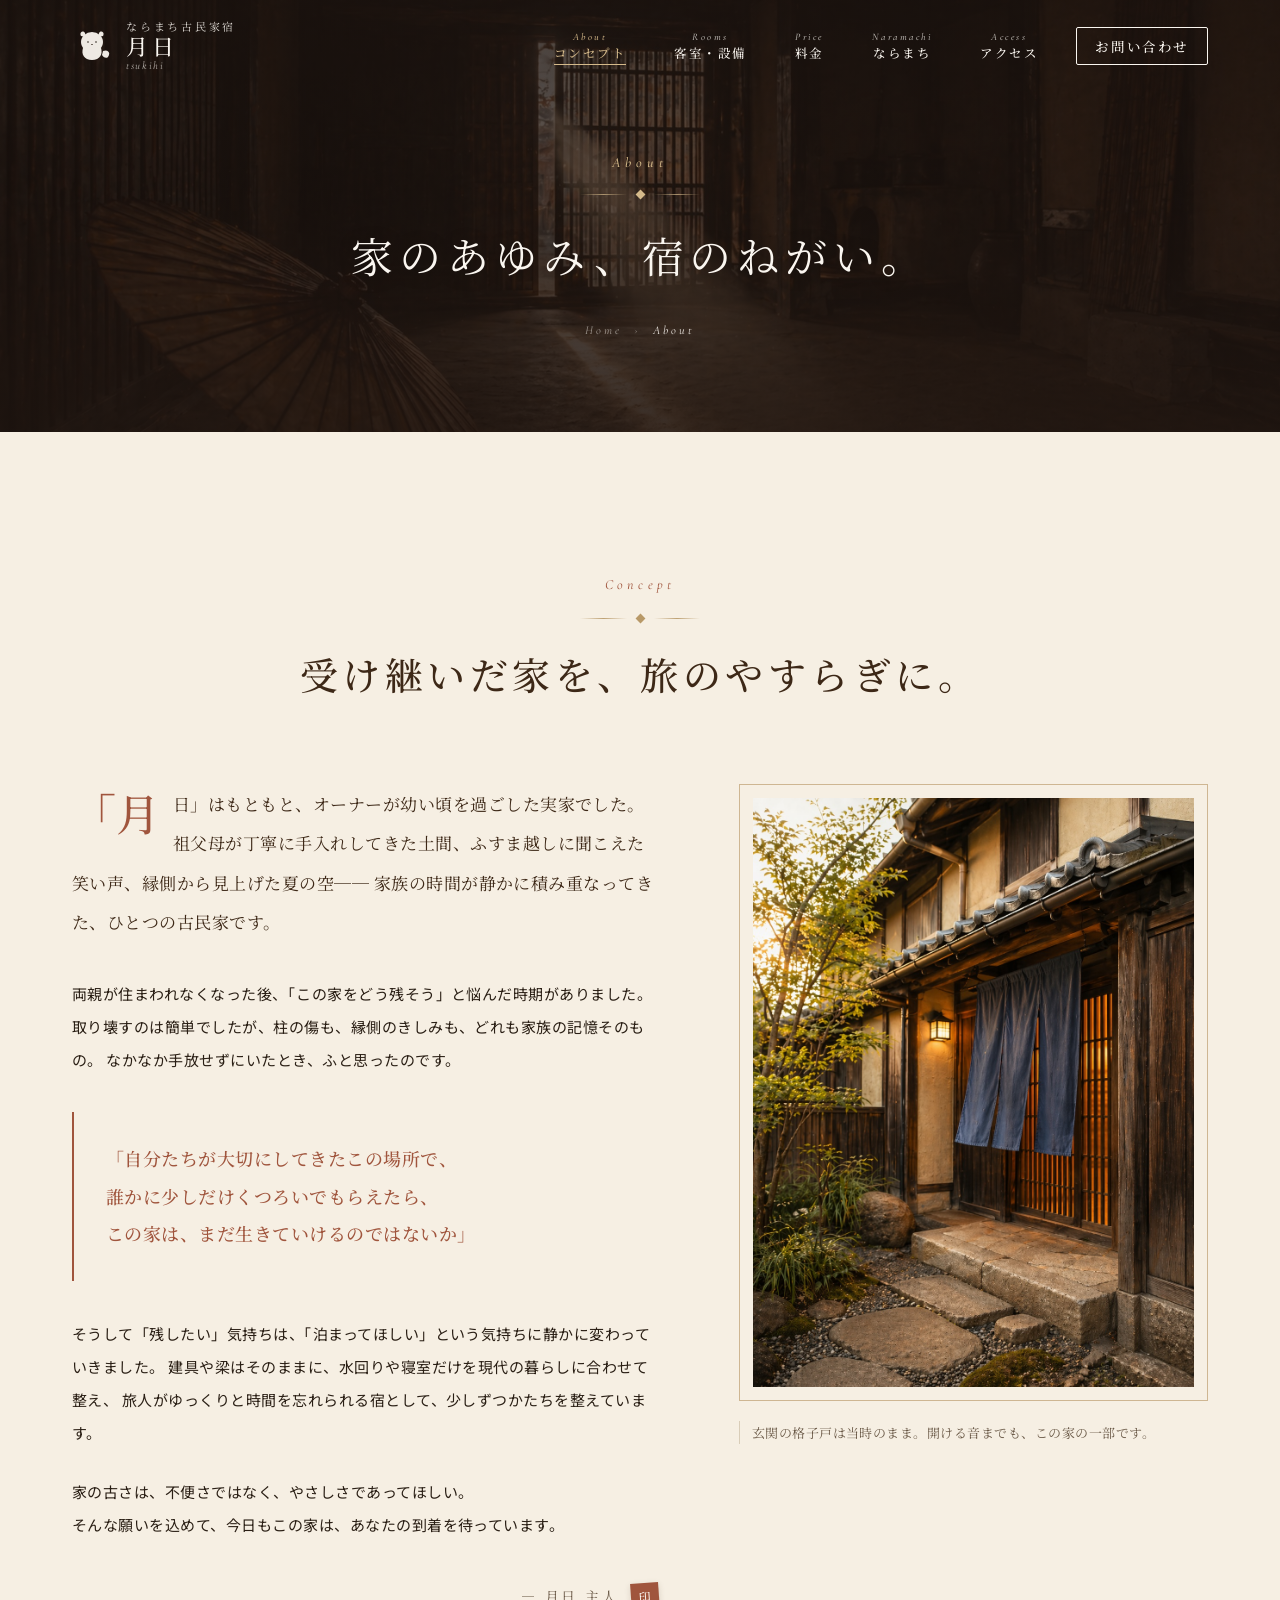
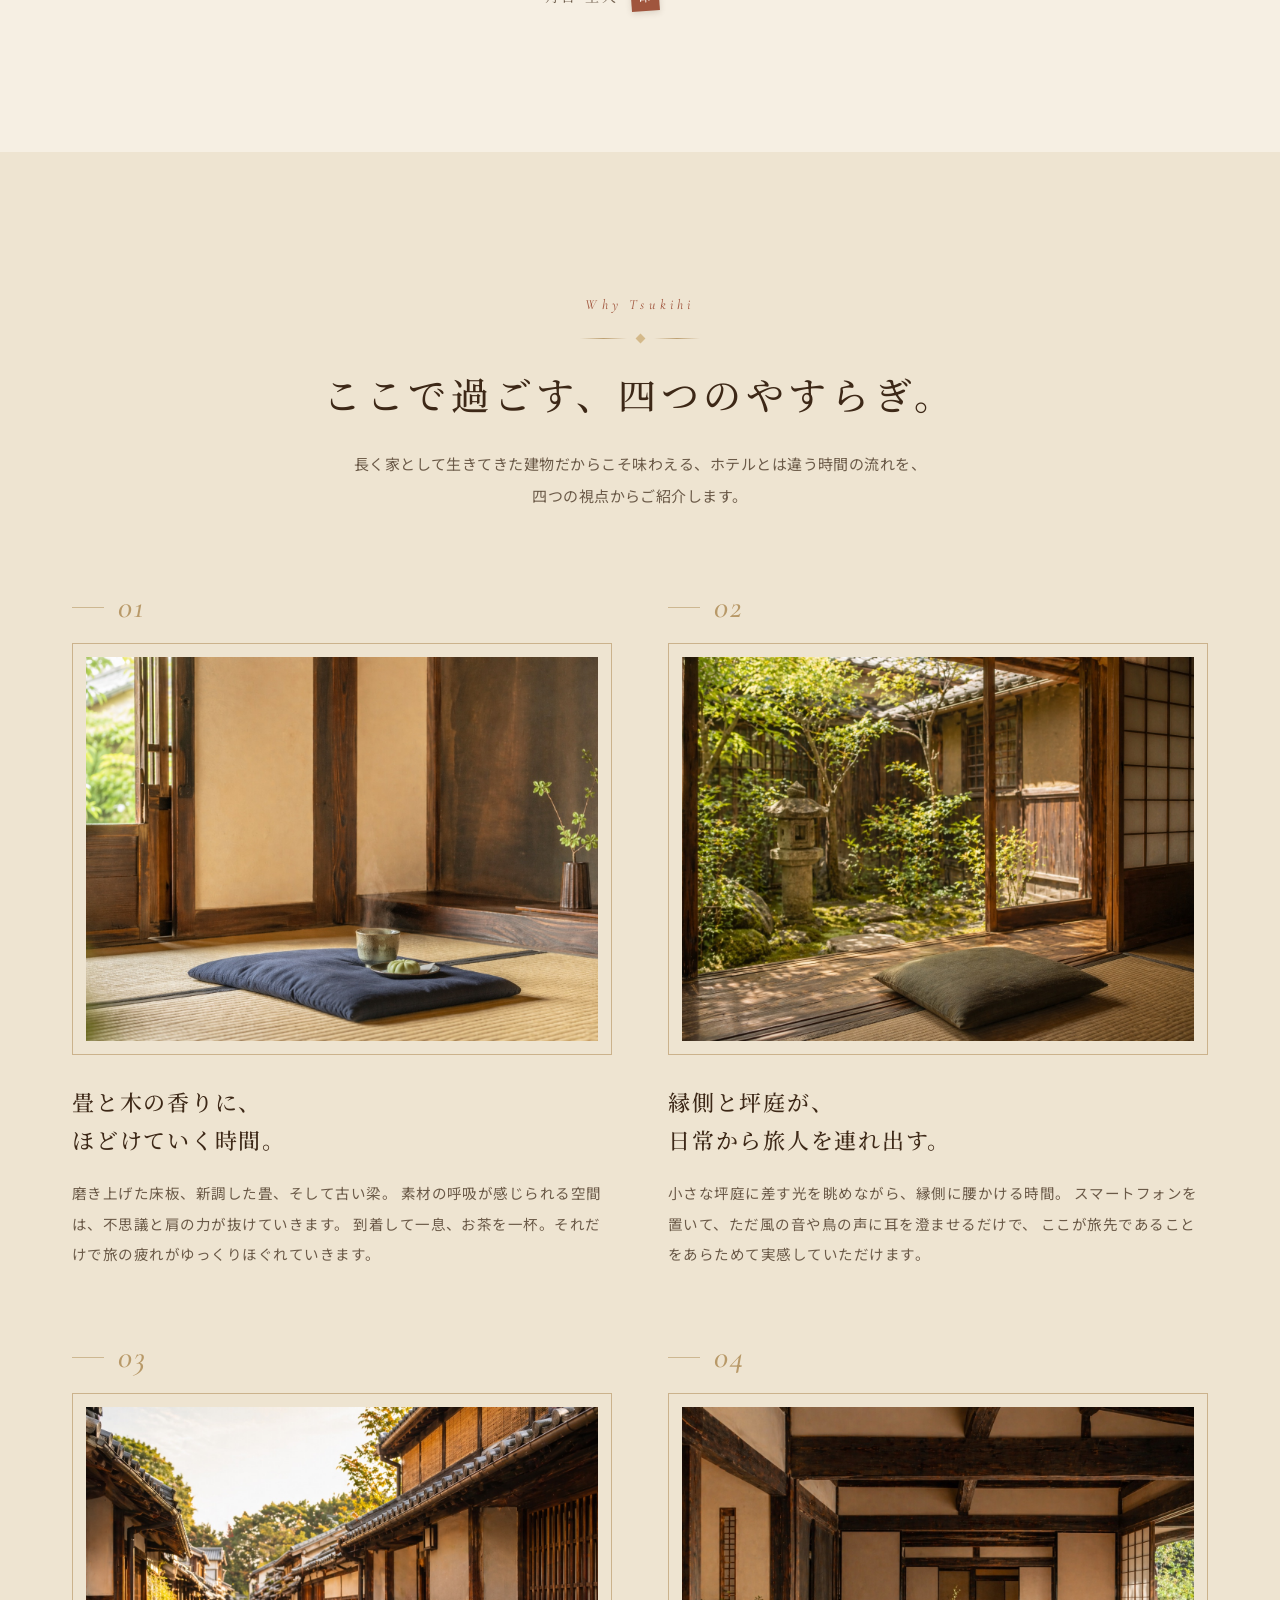
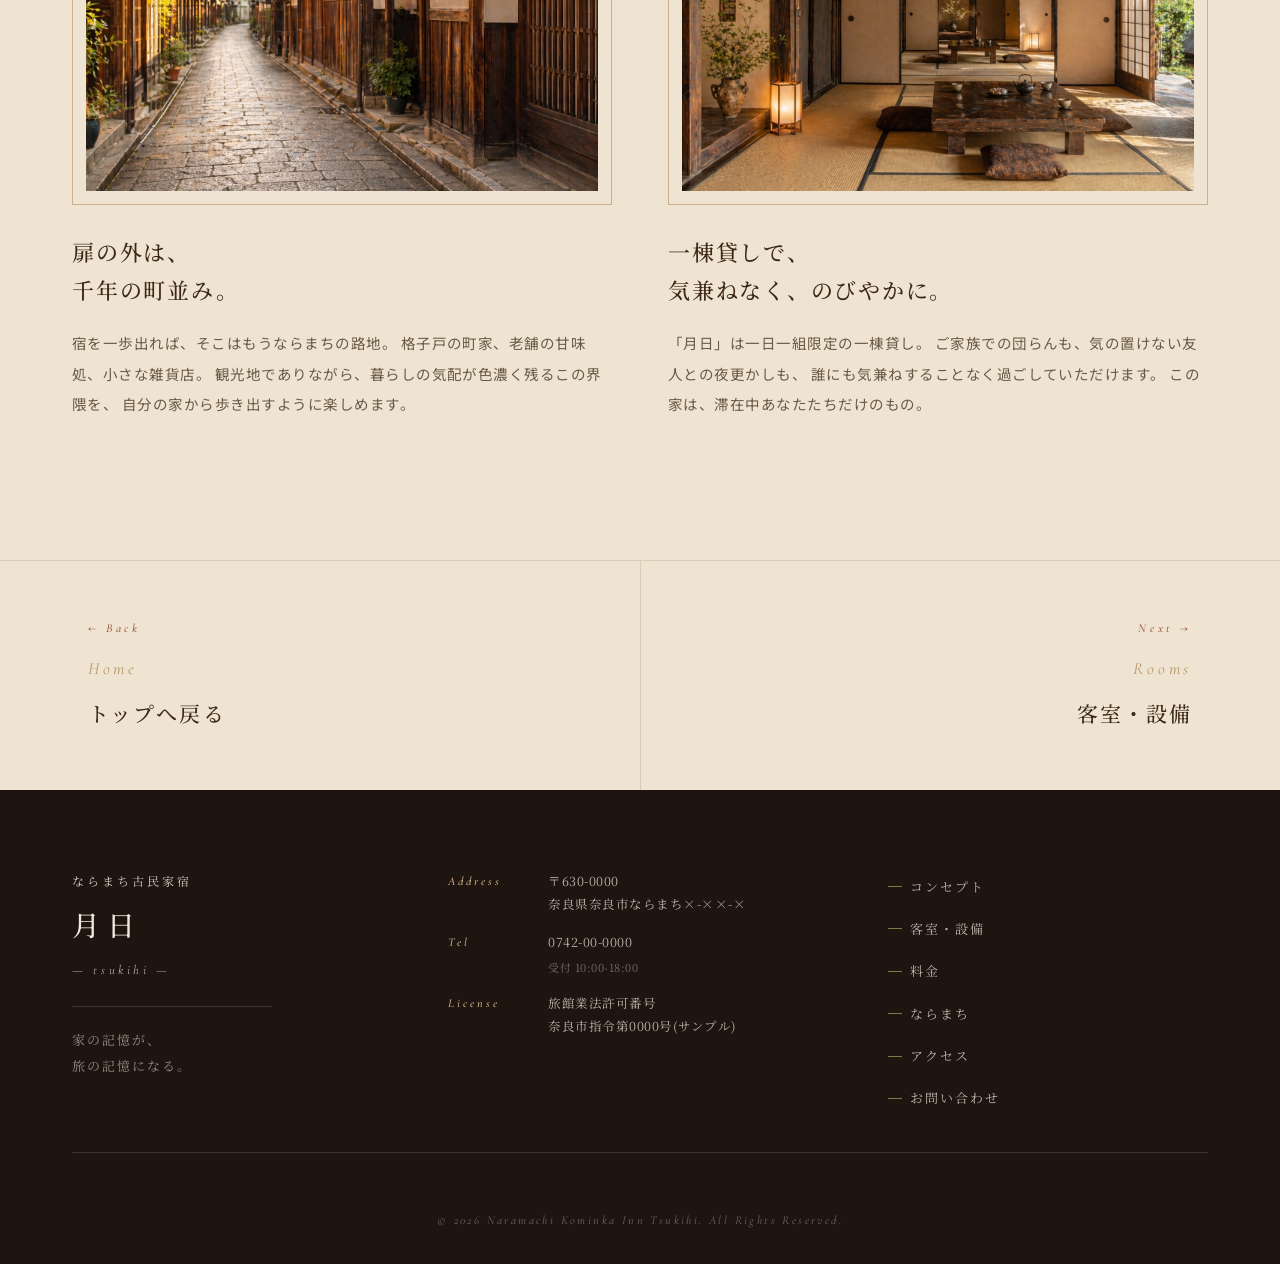
==== commit a5de8903: "Replace image placeholders with AI-generated images (24 files) - images/ フォルダを作成し、ChatGPT Images 2.0" ====
--- a/about.html
+++ b/about.html
@@ -69,7 +69,7 @@
 ============================ -->
 <section class="page-hero">
   <div class="page-hero-bg" aria-hidden="true">
-    <div class="image-placeholder" data-label="古民家の土間と光"></div>
+    <img src="images/pagehero-about.jpg" alt="" />
   </div>
   <div class="page-hero-overlay" aria-hidden="true"></div>
   <div class="page-hero-content">
@@ -129,7 +129,7 @@
 
       <div class="concept-image">
         <div class="image-frame">
-          <div class="image-placeholder image-placeholder--tall" data-label="古民家の玄関・格子戸"></div>
+          <div class="image-placeholder image-placeholder--tall has-image"><img src="images/about-entrance.jpg" alt="古民家の玄関・格子戸" /></div>
         </div>
         <p class="image-caption">玄関の格子戸は当時のまま。開ける音までも、この家の一部です。</p>
       </div>
@@ -155,7 +155,7 @@
     <div class="feature-grid">
       <article class="feature-card">
         <div class="feature-num">01</div>
-        <div class="image-frame"><div class="image-placeholder image-placeholder--feature" data-label="畳の間でくつろぐ様子"></div></div>
+        <div class="image-frame"><div class="image-placeholder image-placeholder--feature has-image"><img src="images/about-feature-01-tatami.jpg" alt="畳の間でくつろぐ様子" /></div></div>
         <h3 class="feature-title">畳と木の香りに、<br />ほどけていく時間。</h3>
         <p>
           磨き上げた床板、新調した畳、そして古い梁。
@@ -166,7 +166,7 @@
 
       <article class="feature-card">
         <div class="feature-num">02</div>
-        <div class="image-frame"><div class="image-placeholder image-placeholder--feature" data-label="坪庭と縁側"></div></div>
+        <div class="image-frame"><div class="image-placeholder image-placeholder--feature has-image"><img src="images/about-feature-02-engawa.jpg" alt="坪庭と縁側" /></div></div>
         <h3 class="feature-title">縁側と坪庭が、<br />日常から旅人を連れ出す。</h3>
         <p>
           小さな坪庭に差す光を眺めながら、縁側に腰かける時間。
@@ -177,7 +177,7 @@
 
       <article class="feature-card">
         <div class="feature-num">03</div>
-        <div class="image-frame"><div class="image-placeholder image-placeholder--feature" data-label="ならまちの路地"></div></div>
+        <div class="image-frame"><div class="image-placeholder image-placeholder--feature has-image"><img src="images/about-feature-03-alley.jpg" alt="ならまちの路地" /></div></div>
         <h3 class="feature-title">扉の外は、<br />千年の町並み。</h3>
         <p>
           宿を一歩出れば、そこはもうならまちの路地。
@@ -189,7 +189,7 @@
 
       <article class="feature-card">
         <div class="feature-num">04</div>
-        <div class="image-frame"><div class="image-placeholder image-placeholder--feature" data-label="一棟貸しの室内"></div></div>
+        <div class="image-frame"><div class="image-placeholder image-placeholder--feature has-image"><img src="images/about-feature-04-interior.jpg" alt="一棟貸しの室内" /></div></div>
         <h3 class="feature-title">一棟貸しで、<br />気兼ねなく、のびやかに。</h3>
         <p>
           「月日」は一日一組限定の一棟貸し。
--- a/style.css
+++ b/style.css
@@ -270,28 +270,12 @@
 }
 .hero-slide.is-active { opacity: 1; }
 
-/* 実画像を入れる場合はここを差し替え */
-.hero-slide--1 { /* background-image: url('images/hero-1.jpg'); */ }
-.hero-slide--2 {
-  background-image:
-    linear-gradient(135deg, rgba(61, 40, 23, 0.0) 0%, rgba(31, 21, 16, 0.3) 100%),
-    radial-gradient(circle at 70% 40%, #7a5a3e 0%, #3d2817 60%, #1f1510 100%);
-}
-.hero-slide--3 {
-  background-image:
-    linear-gradient(135deg, rgba(61, 40, 23, 0.0) 0%, rgba(31, 21, 16, 0.3) 100%),
-    radial-gradient(circle at 50% 60%, #8b6f47 0%, #3d2817 60%, #1f1510 100%);
-}
-.hero-slide--4 {
-  background-image:
-    linear-gradient(135deg, rgba(61, 40, 23, 0.0) 0%, rgba(31, 21, 16, 0.3) 100%),
-    radial-gradient(circle at 40% 50%, #6b4a32 0%, #2d1e14 60%, #1f1510 100%);
-}
-.hero-slide--5 {
-  background-image:
-    linear-gradient(135deg, rgba(61, 40, 23, 0.0) 0%, rgba(31, 21, 16, 0.3) 100%),
-    radial-gradient(circle at 60% 30%, #a0825a 0%, #4a3220 60%, #1f1510 100%);
-}
+/* 実画像 */
+.hero-slide--1 { background-image: url('images/hero-01-exterior.jpg'); }
+.hero-slide--2 { background-image: url('images/hero-02-doma.jpg'); }
+.hero-slide--3 { background-image: url('images/hero-03-engawa.jpg'); }
+.hero-slide--4 { background-image: url('images/hero-04-hari.jpg'); }
+.hero-slide--5 { background-image: url('images/hero-05-morning.jpg'); }
 
 .hero-overlay {
   position: absolute;
@@ -582,6 +566,29 @@
 .feature-card .image-frame { margin-bottom: 28px; }
 .image-placeholder--square { aspect-ratio: 1 / 1; }
 .image-placeholder--map { aspect-ratio: 4 / 3; }
+
+/* 実画像が入るときは .has-image を付け、プレースホルダーを非表示にする */
+.image-placeholder.has-image {
+  background: none;
+  border: none;
+}
+.image-placeholder.has-image::before,
+.image-placeholder.has-image::after { display: none; }
+.image-placeholder.has-image img {
+  display: block;
+  width: 100%;
+  height: 100%;
+  object-fit: cover;
+}
+
+/* page-hero の背景画像 */
+.page-hero-bg img {
+  display: block;
+  width: 100%;
+  height: 100%;
+  object-fit: cover;
+  filter: grayscale(0.1) brightness(0.92);
+}
 
 /* 金の外枠(オフセット + 内側ダブルライン) */
 .image-frame {
@@ -756,7 +763,7 @@
 /* =========================================
    Room
 ========================================= */
-.section--room { background: var(--color-bg); }
+.section--room { background: var(--color-bg-warm); }
 .room-list {
   display: flex;
   flex-direction: column;
@@ -1169,18 +1176,6 @@
   padding: 160px 0;
   position: relative;
 }
-.section--naramachi::before,
-.section--naramachi::after {
-  content: "";
-  position: absolute;
-  left: 50%;
-  width: 200px;
-  height: 1px;
-  background: linear-gradient(90deg, transparent 0%, var(--color-gold) 50%, transparent 100%);
-  transform: translateX(-50%);
-}
-.section--naramachi::before { top: 40px; }
-.section--naramachi::after  { bottom: 40px; }
 
 .naramachi-grid {
   display: grid;
@@ -1675,11 +1670,15 @@
 
   .nara-spots-grid { grid-template-columns: 1fr 1fr; gap: 24px; }
   .section--naramachi { padding: 120px 0; }
-  .section--naramachi::before { top: 24px; }
-  .section--naramachi::after { bottom: 24px; }
 
   .form-row--split { grid-template-columns: 1fr; }
   .btn-submit { padding: 18px 48px; letter-spacing: 0.2em; }
+
+  /* SP時: すべてのボタンを中央寄せ */
+  .digest-cta-wrap,
+  .price-cta,
+  .form-submit,
+  .home-cta { text-align: center; }
 }
 
 @media (max-width: 480px) {
